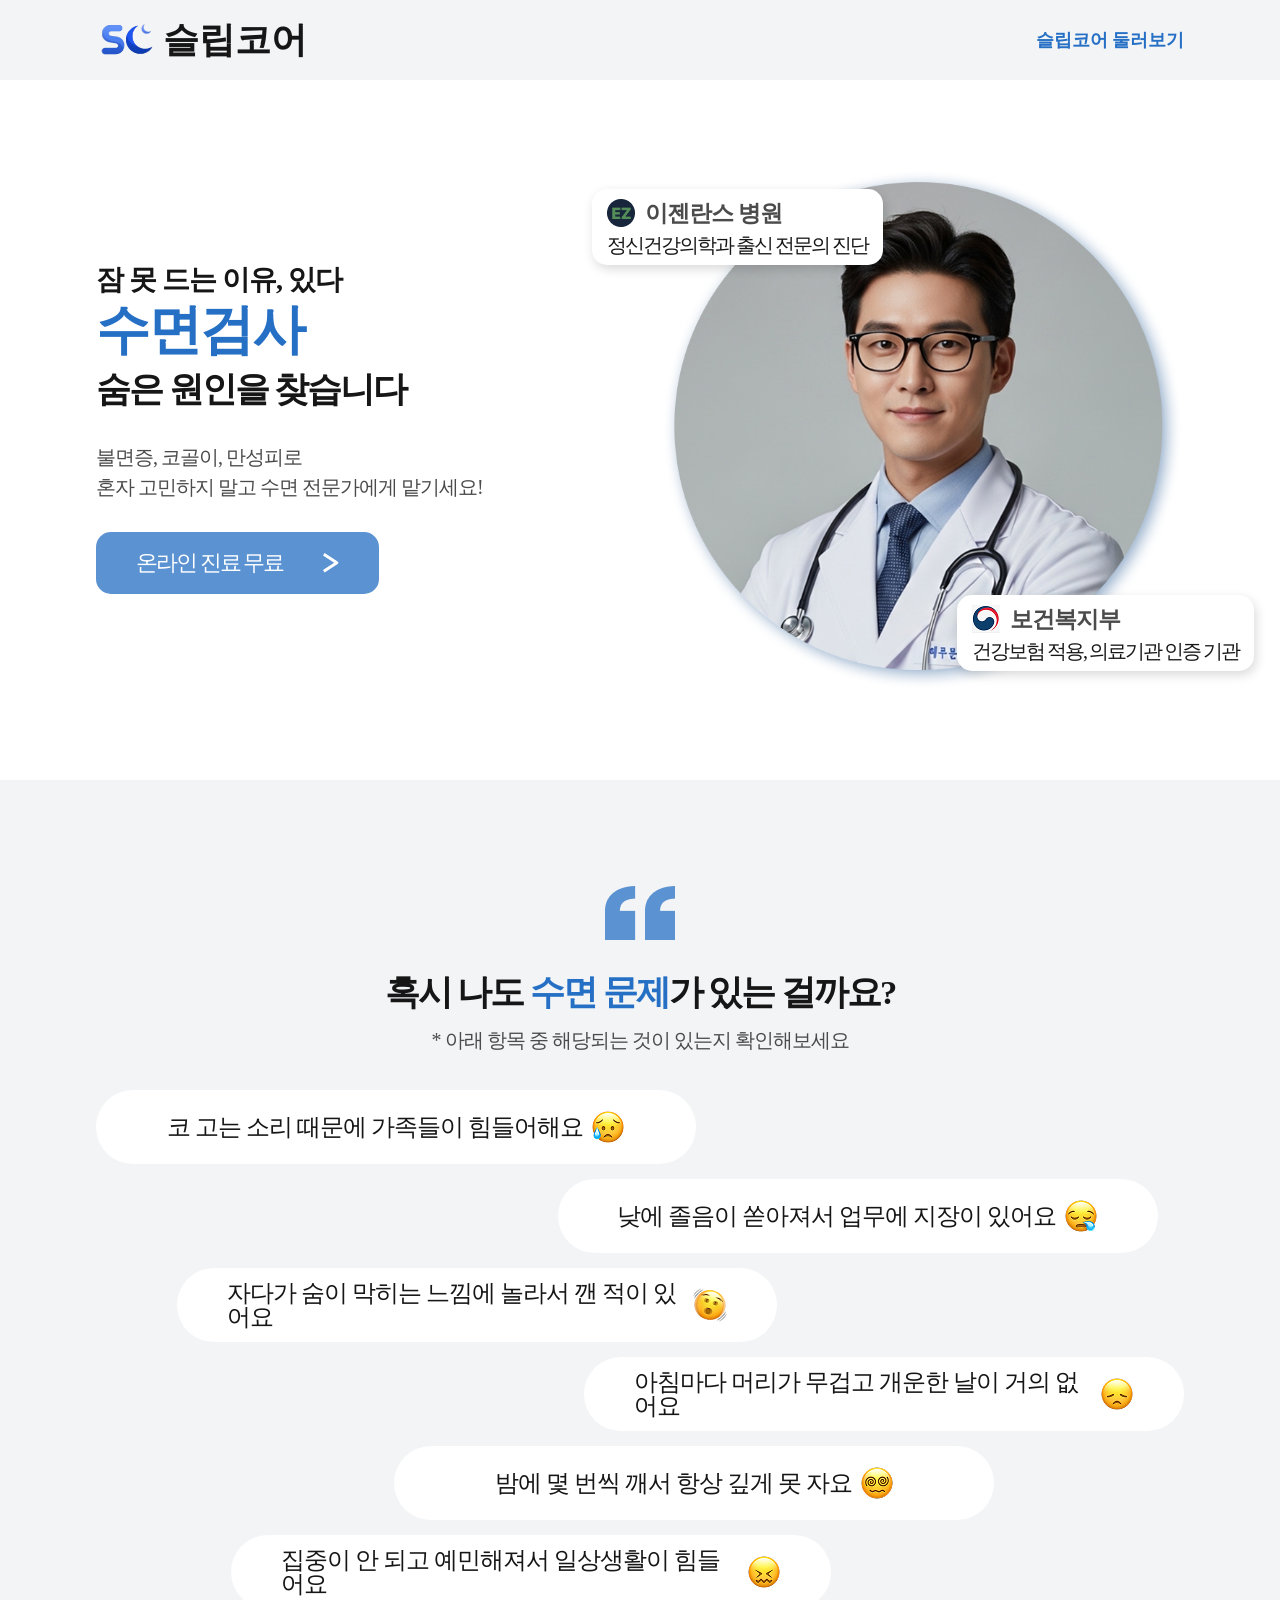
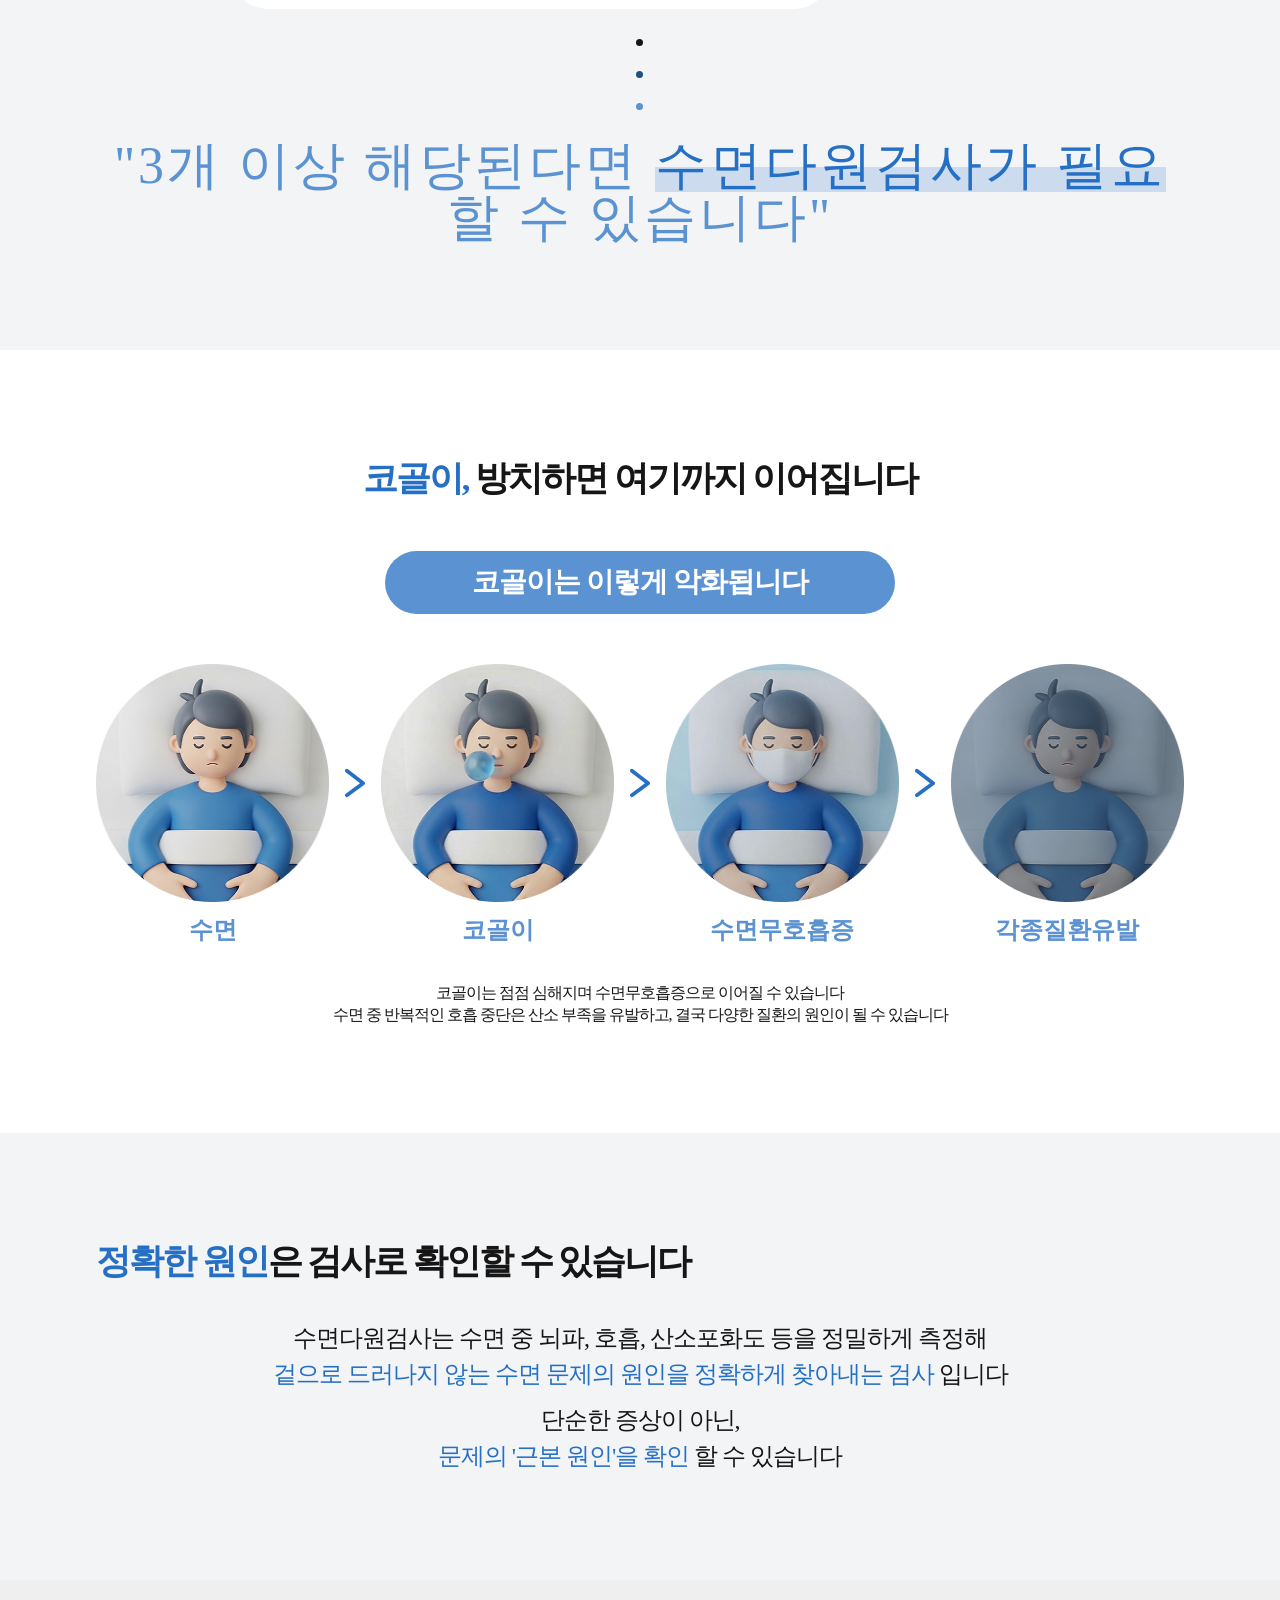
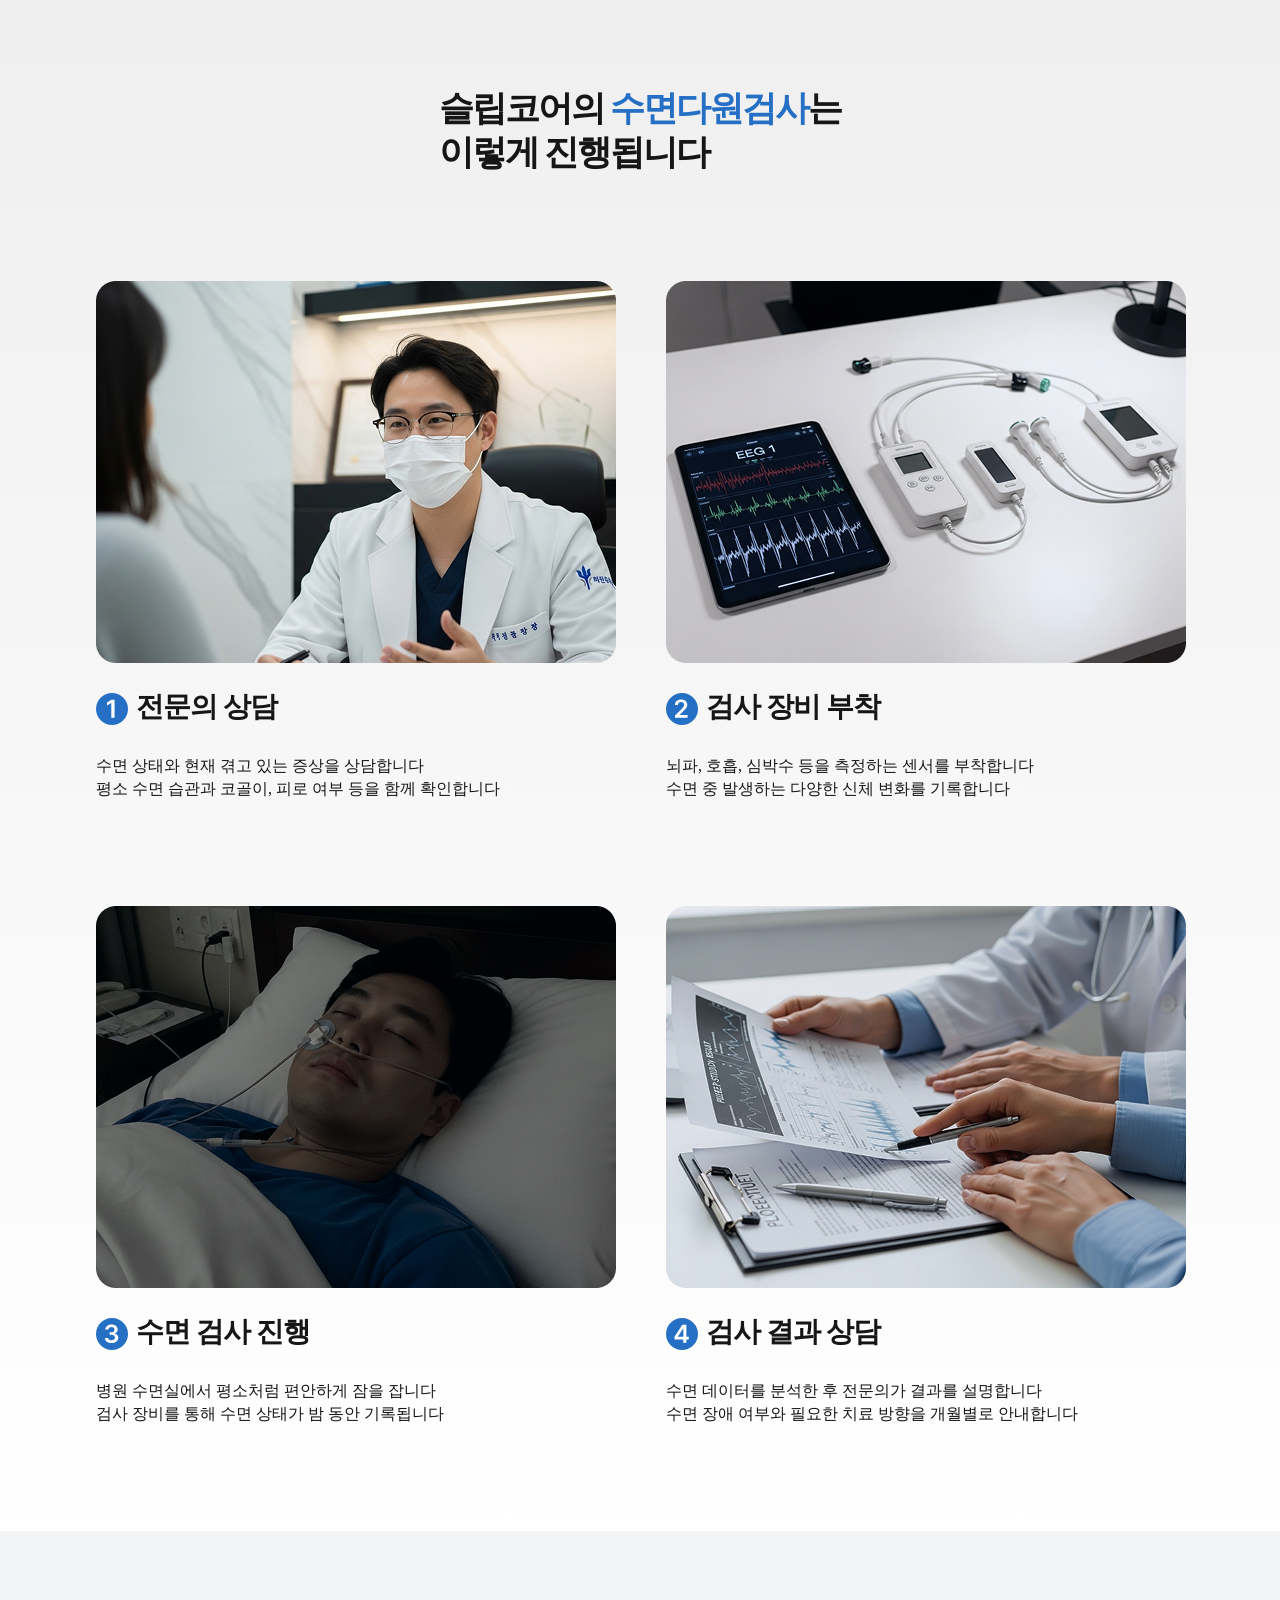
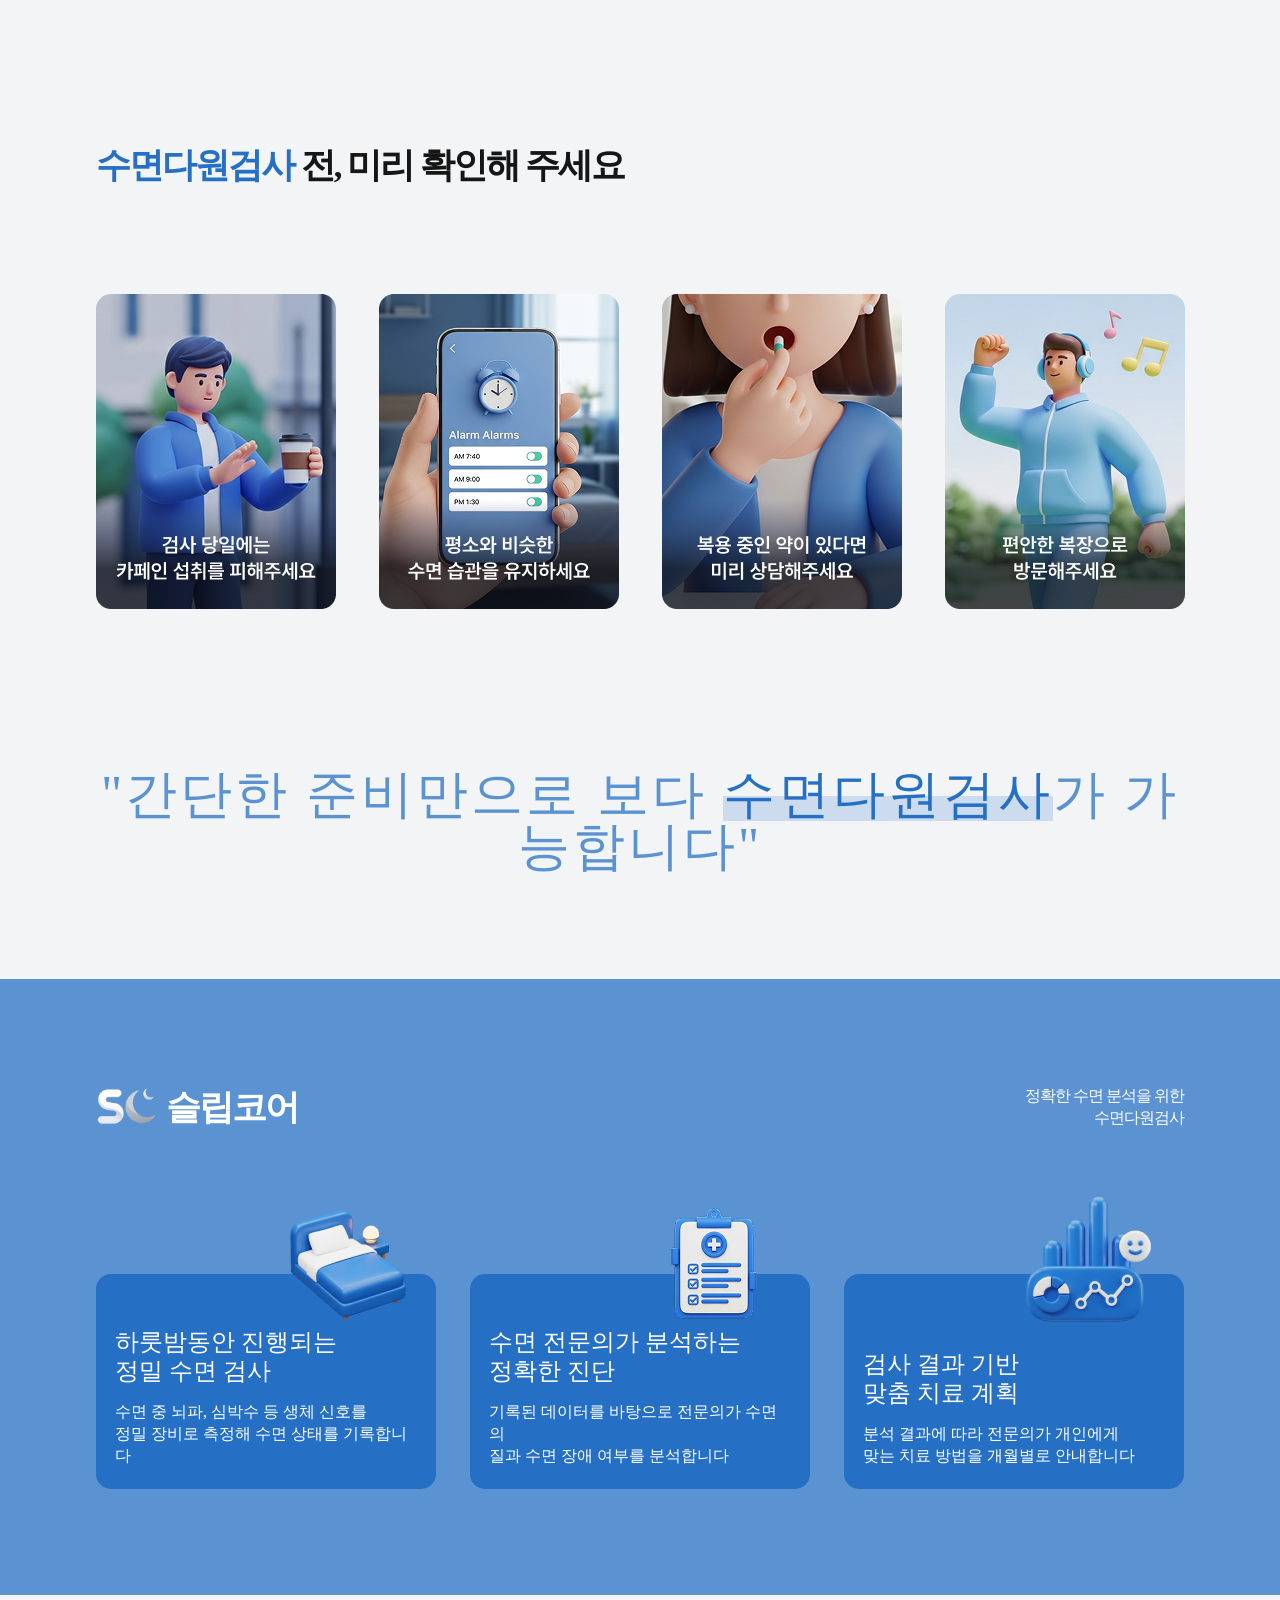
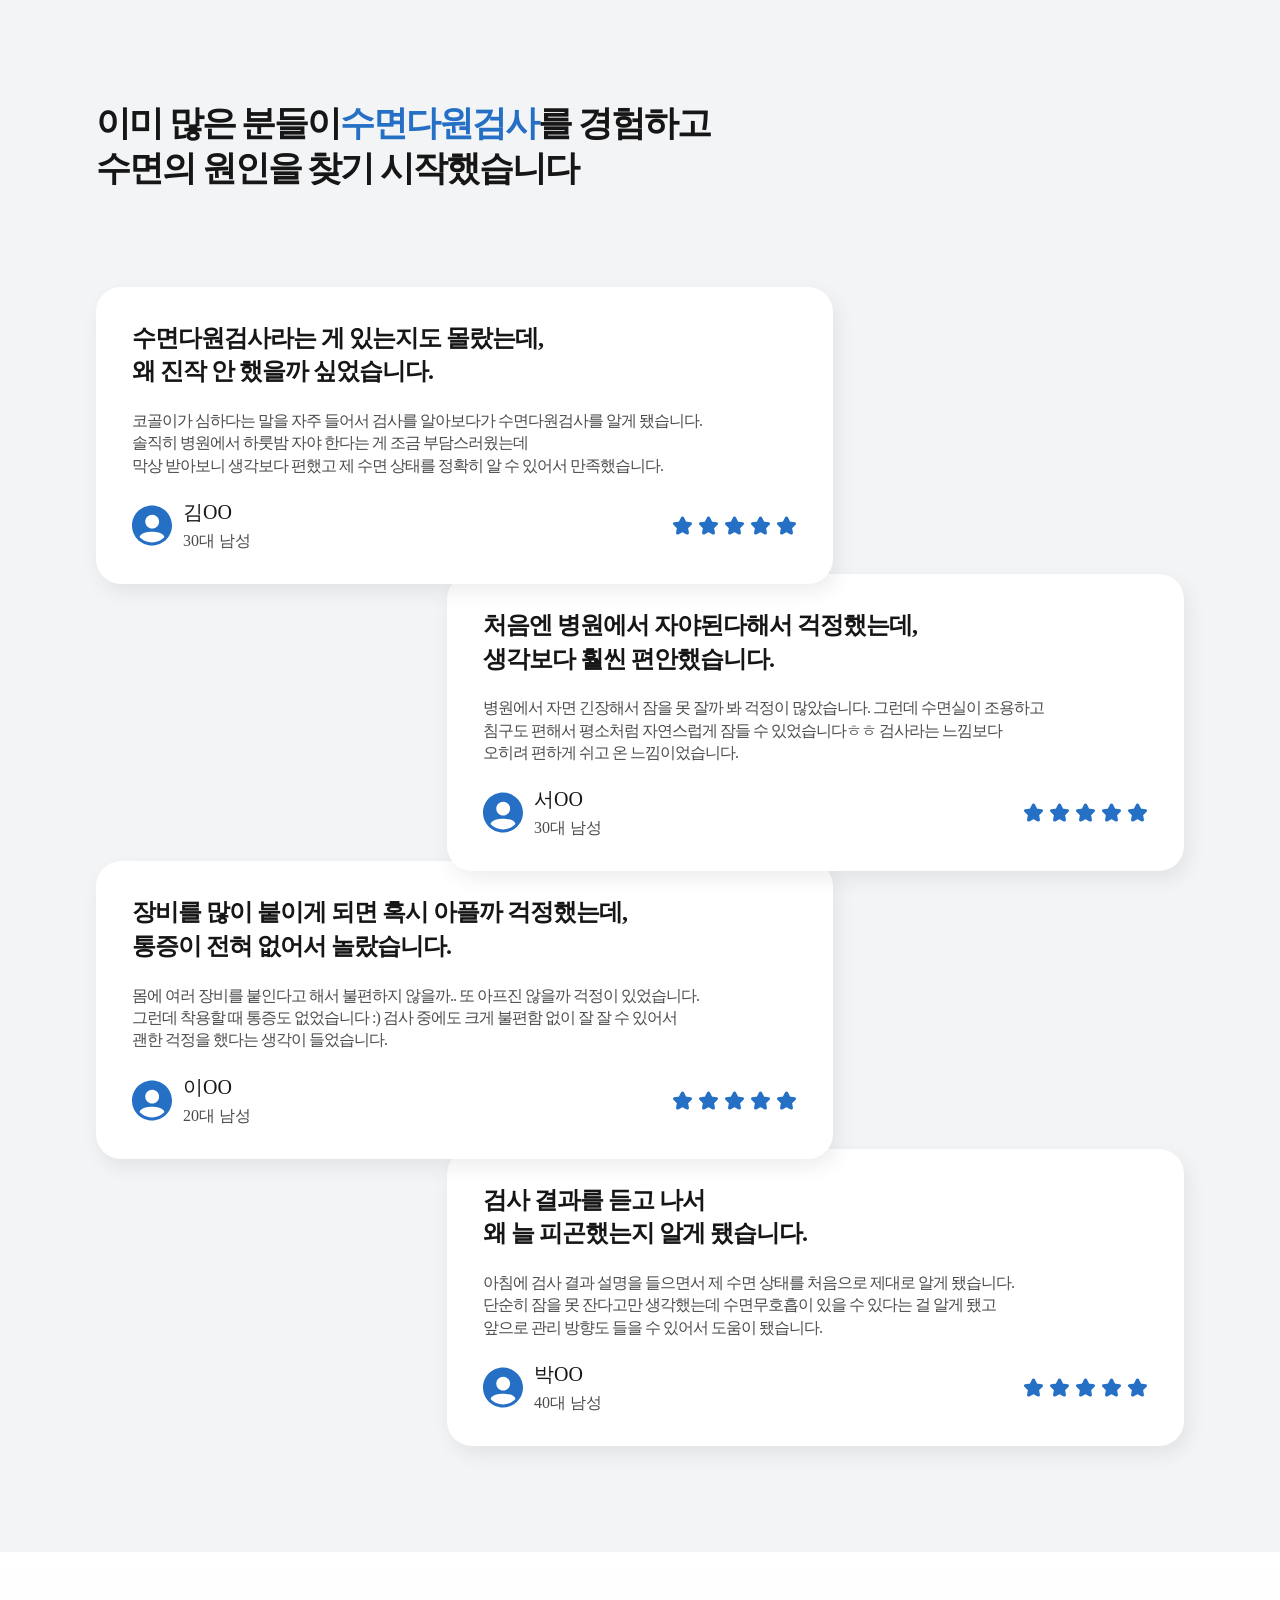
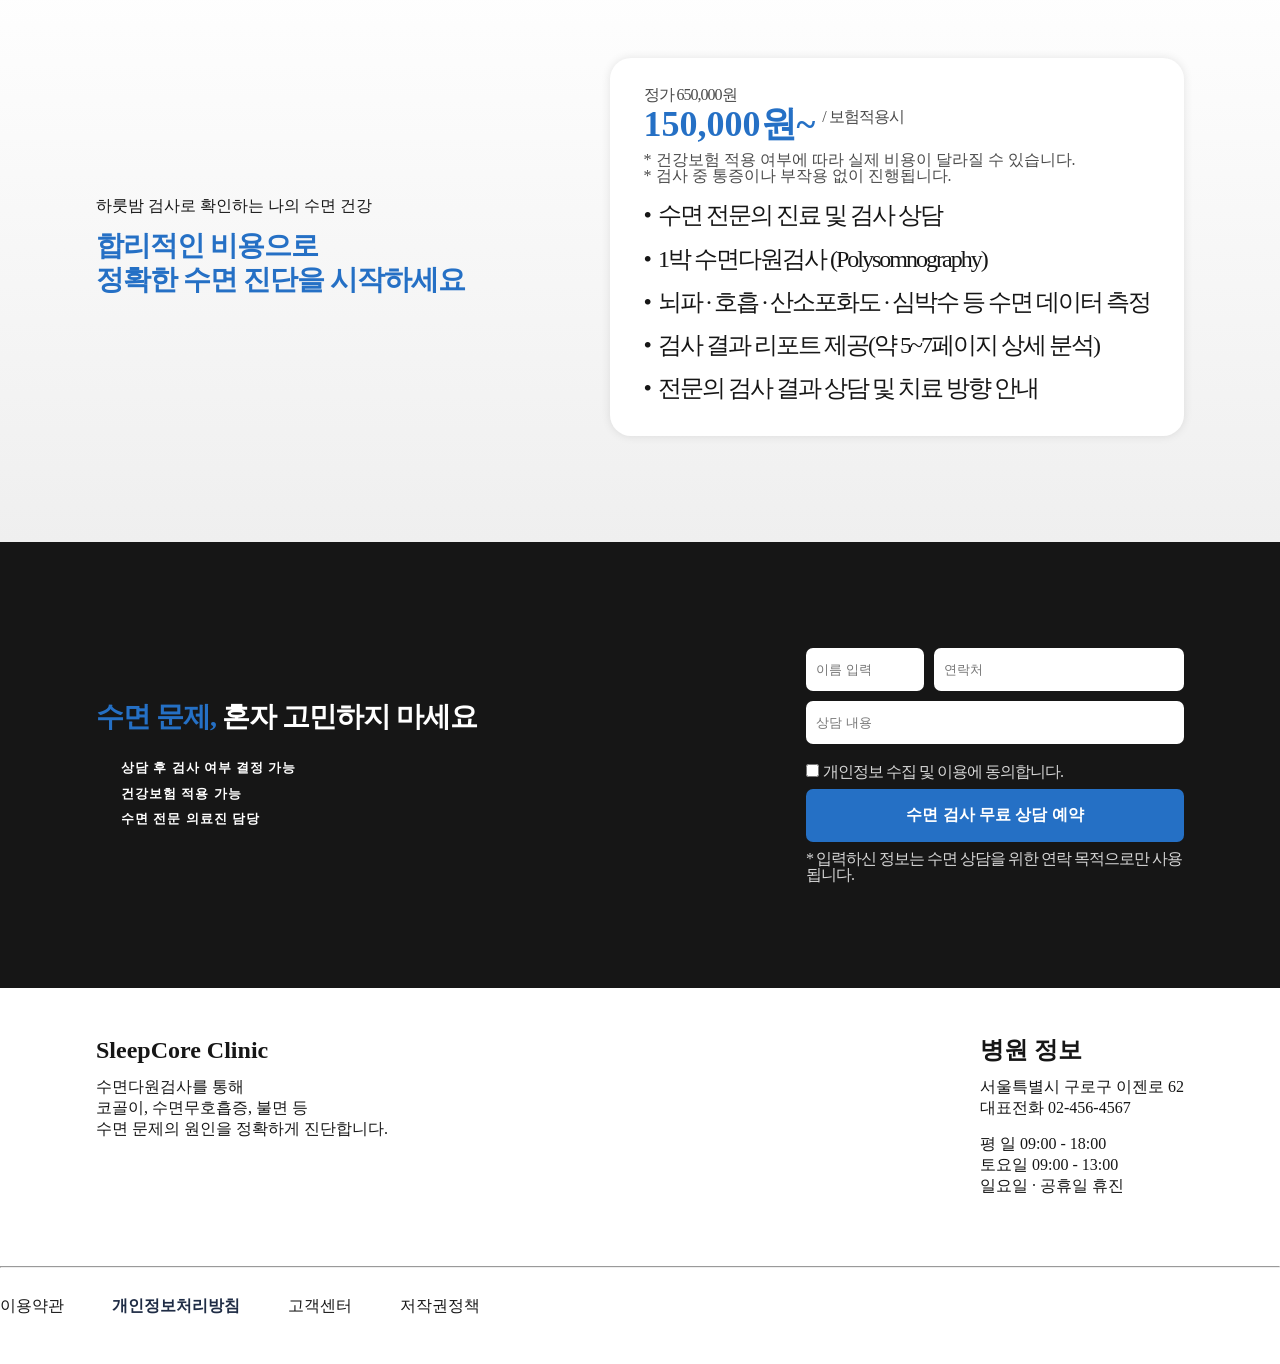
==== landing-pc.html @ 0b458123 "about 수정 about 수정" ====
<!DOCTYPE html>
<html lang="ko">

<head>
    <meta charset="UTF-8">
    <meta name="viewport" content="width=device-width, initial-scale=1.0">
    <title>슬립코어</title>

    <link rel="stylesheet" href="assets/css/reset.css">
    <link rel="stylesheet" href="assets/css/commons.css">
    <link rel="stylesheet" href="assets/css/style-pc.css">
</head>

<body>
    <header class="header_wrap">
        <nav class="nav">
            <div class="logo">
                <img src="assets/images/icon/logo_night.svg" alt="">
                <h3 class="logo-tit">슬립코어</h3>
            </div>
            <div class="gnb">
                <ul class="navi">
                    <li>
                        <a href="#">슬립코어 둘러보기</a>
                    </li>
                </ul>
            </div>
        </nav>
    </header>
    <section class="kv-section">
        <div class="container">
            <div class="kv-main">
                <!-- 텍스트 영역 (왼쪽) -->
                <div class="kv-title">
                    <h3 class="third-title font-color-m">잠 못 드는 이유, 있다</h3>
                    <h1 class="main-title font-color-s">수면검사</h1>
                    <h2 class="sub-title font-color-m">숨은 원인을 찾습니다</h2>
                    <p class="desc font-color-a ac-title">
                        불면증, 코골이, 만성피로<br>
                        혼자 고민하지 말고 수면 전문가에게 맡기세요!
                    </p>
                    <a href="#" class="cta">
                        온라인 진료 무료
                        <img src="assets/images/icon/arrow.svg" alt="">
                    </a>
                </div>
                <!-- 비주얼 영역 (오른쪽) -->
                <div class="class-visual">
                    <img src="assets/images/doctor.png" class="main-img" alt="">
                    <div class="info-card-1">
                        <div class="card-top">
                            <img src="assets/images/icon/icon1.png" alt="">
                            <div class="card-title">
                                이젠란스 병원
                            </div>
                        </div>
                        <div class="card-bottom">정신건강의학과 출신 전문의 진단
                        </div>
                    </div>
                    <div class="info-card-2">
                        <div class="card-top">
                            <img src="assets/images/icon/icon2.png" alt="">
                            <div class="card-title">
                                보건복지부
                            </div>
                        </div>
                        <div class="card-bottom">건강보험 적용, 의료기관 인증 기관
                        </div>
                    </div>
                </div>
            </div>
        </div>
    </section>
    <!-- --------------------------1 kv끝------------- -->
    <section class="check-section section-pd">
        <div class="container">
            <div class="check-top-tit">
                <!-- 상단 텍스트 및 이모지 -->
                <div class="check-title">
                    <img src="assets/images/icon/66.png" alt="">
                    <h2 class="sub-title font-color-m">혹시 나도 <span class="highlight">수면 문제</span>가 있는 걸까요?</h2>
                    <p class="ac-title font-color-a">* 아래 항목 중 해당되는 것이 있는지 확인해보세요</p>
                </div>
            </div>
            <!-- 체크리스트 6개 -->
            <div class="lists">
                <div class="list-item list-1">
                    <p>코 고는 소리 때문에 가족들이 힘들어해요</p>
                    <img src="assets/images/icon/imo1.png" alt="">
                </div>
                <div class="list-item list-2">
                    <p>낮에 졸음이 쏟아져서 업무에 지장이 있어요</p>
                    <img src="assets/images/icon/imo2.png" alt="">
                </div>
                <div class="list-item list-3">
                    <p>자다가 숨이 막히는 느낌에 놀라서 깬 적이 있어요</p>
                    <img src="assets/images/icon/imo3.png" alt="">
                </div>
                <div class="list-item list-4">
                    <p>아침마다 머리가 무겁고 개운한 날이 거의 없어요</p>
                    <img src="assets/images/icon/imo4.png" alt="">
                </div>
                <div class="list-item list-5">
                    <p>밤에 몇 번씩 깨서 항상 깊게 못 자요</p>
                    <img src="assets/images/icon/imo5.png" alt="">
                </div>
                <div class="list-item list-6">
                    <p>집중이 안 되고 예민해져서 일상생활이 힘들어요</p>
                    <img src="assets/images/icon/imo6.png" alt="">
                </div>
            </div>
            <div class="dots">
                <img src="assets/images/icon/dots.svg" alt="">
            </div>
            <div class="check-bottom-text">
                <h2 class="sub-font">"3개 이상 해당된다면 <span class="check-highlight">수면다원검사가 필요</span>할 수 있습니다" </h2>
            </div>
        </div>
    </section>
    <!----------------------------- 체크리스트 끝 ------------ -->
    <section class="snore-section section-pd">
        <div class="container">
            <div class="snore-top-title">
                <h2 class="sub-title font-color-m"><span class="highlight">코골이,</span> 방치하면 여기까지 이어집니다</h2>
                <h3 class="snore-sub-title third-title">코골이는 이렇게 악화됩니다</h3>
            </div>
            <div class="snore-process">
                <div class="process1">
                    <img src="assets/images/snoreprocess1.png
                " alt="">
                    <p>수면</p>
                </div>
                <div class="arrow-wrap"> <img src="assets/images/snore-arrow.svg" alt="">
                </div>
                <div class="process1">
                    <img src="assets/images/snoreprocess2.png
                " alt="">
                    <p>코골이</p>
                </div>
                <div class="arrow-wrap"> <img src="assets/images/snore-arrow.svg" alt="">
                </div>
                <div class="process1">
                    <img src="assets/images/snoreprocess3.png
                " alt="">
                    <p>수면무호흡증</p>
                </div>
                <div class="arrow-wrap"> <img src="assets/images/snore-arrow.svg" alt="">
                </div>
                <div class="process1">
                    <img src="assets/images/snoreprocess4.png
                " alt="">
                    <p>각종질환유발</p>
                </div>
            </div>
            <div class="snore-bottom-text">
                <p class="sub-body font-color-m">코골이는 점점 심해지며 수면무호흡증으로 이어질 수 있습니다<br>
                    수면 중 반복적인 호흡 중단은 산소 부족을 유발하고, 결국 다양한 질환의 원인이 될 수 있습니다</p>
            </div>
        </div>
    </section>
    <section class="inspection-section section-pd">
        <div class="container">
            <div class="inspection-tit">
                <h2 class="sub-title font-color-m"><span class="highlight">정확한 원인</span>은 검사로 확인할 수 있습니다</h2>
            </div>
            <div class="inspection-text">
                <p class="font-color-m ">수면다원검사는 수면 중 뇌파, 호흡, 산소포화도 등을 정밀하게 측정해<br><span class="highlight">겉으로
                        드러나지 않는 수면 문제의 원인을 정확하게 찾아내는 검사</span> 입니다</p>
            </div>
            <div class="inspection-text2">
                <p class="font-color-m ">단순한 증상이 아닌,<br><span class="highlight">문제의 '근본 원인'을 확인</span> 할 수
                    있습니다
                </p>
            </div>
        </div>
    </section>
    <section class="process-section section-pd">
        <div class="container">
            <div class="process-tit">
                <h2 class="sub-title font-color-m">슬립코어의 <span class="highlight">수면다원검사</span>는<br>이렇게 진행됩니다</h2>
            </div>
            <div class="process-4box">
                <div class="process-2box">
                    <div class="pro-box">
                        <div class="pro-pics">
                            <img src="assets/images/pro-pic1.png" alt="">
                        </div>
                        <div class="pro-text">
                            <div class="pro-top-text font-color-m">
                                <img src="assets/images/icon/pro-num1.svg" alt="">
                                <h3 class="third-title">전문의 상담</h3>
                            </div>
                            <div class="pro-bottom-text font-color-m">
                                <p class="sub-body">수면 상태와 현재 겪고 있는 증상을 상담합니다<br>
                                    평소 수면 습관과 코골이, 피로 여부 등을 함께 확인합니다</p>
                            </div>
                        </div>
                    </div>
                    <div class="pro-box">
                        <div class="pro-pics">
                            <img src="assets/images/pro-pic2.png" alt="">
                        </div>
                        <div class="pro-text">
                            <div class="pro-top-text font-color-m">
                                <img src="assets/images/icon/pro-num2.svg" alt="">
                                <h3 class="third-title">검사 장비 부착</h3>
                            </div>
                            <div class="pro-bottom-text font-color-m">
                                <p class="sub-body">뇌파, 호흡, 심박수 등을 측정하는 센서를 부착합니다<br>
                                    수면 중 발생하는 다양한 신체 변화를 기록합니다</p>
                            </div>
                        </div>
                    </div>
                </div>
                <div class="process-2box">
                    <div class="pro-box">
                        <div class="pro-pics">
                            <img src="assets/images/pro-pic3.png" alt="">
                        </div>
                        <div class="pro-text">
                            <div class="pro-top-text font-color-m">
                                <img src="assets/images/icon/pro-num3.svg" alt="">
                                <h3 class="third-title">수면 검사 진행</h3>
                            </div>
                            <div class="pro-bottom-text font-color-m">
                                <p class="sub-body">병원 수면실에서 평소처럼 편안하게 잠을 잡니다<br>
                                    검사 장비를 통해 수면 상태가 밤 동안 기록됩니다</p>
                            </div>
                        </div>
                    </div>
                    <div class="pro-box">
                        <div class="pro-pics">
                            <img src="assets/images/pro-pic4.png" alt="">
                        </div>
                        <div class="pro-text">
                            <div class="pro-top-text font-color-m">
                                <img src="assets/images/icon/pro-num4.svg" alt="">
                                <h3 class="third-title ">검사 결과 상담</h3>
                            </div>
                            <div class="pro-bottom-text font-color-m">
                                <p class="sub-body">수면 데이터를 분석한 후 전문의가 결과를 설명합니다<br>
                                    수면 장애 여부와 필요한 치료 방향을 개월별로 안내합니다</p>
                            </div>
                        </div>
                    </div>
                </div>
            </div>
        </div>
    </section>
    <section class="checkbefore-section section-pd">
        <div class="container">
            <div class="checkb-tit">
                <h2 class="sub-title font-color-m"><span class="highlight">수면다원검사</span> 전, 미리 확인해 주세요</h2>
            </div>
            <div class="checkbpic">
                <img src="assets/images/check-b1.png" alt="">
                <img src="assets/images/check-b2.png" alt="">
                <img src="assets/images/check-b3.png" alt="">
                <img src="assets/images/check-b4.png" alt="">
            </div>
            <div class="checkb-bottom-text">
                <h2 class="sub-font">"간단한 준비만으로 보다 <span class="checkb-highlight">수면다원검사</span>가 가능합니다" </h2>
            </div>
    </section>
    <section class="trust-section section-pd">
        <div class="container">
            <div class="trust-top-tit">
                <div class="logo-text">
                    <img src="assets/images/icon/logo-day.svg" alt="">
                    <h2 class="sub-title">슬립코어</h2>
                </div>
                <p class="sub-body">정확한 수면 분석을 위한<br>수면다원검사</p>
            </div>
            <div class="trust-3box">
                <div class="trust-box">
                    <img class="trust-box-icon" src="assets/images/icon/trust1.png" alt="">
                    <div class="trust-box-text">
                        <p class="trust-main-text">하룻밤동안 진행되는<br>정밀 수면 검사</p>
                        <p class="trust-sub-text">수면 중 뇌파, 심박수 등 생체 신호를<br>
                            정밀 장비로 측정해 수면 상태를 기록합니다</p>
                    </div>
                </div>
                <div class="trust-box">
                    <img class="trust-box-icon" src="assets/images/icon/trust2.png" alt="">
                    <div class="trust-box-text">
                        <p class="trust-main-text">수면 전문의가 분석하는<br>정확한 진단</p>
                        <p class="trust-sub-text">기록된 데이터를 바탕으로 전문의가 수면의<br>질과 수면 장애 여부를 분석합니다</p>
                    </div>
                </div>
                <div class="trust-box">
                    <img class="trust-box-icon" src="assets/images/icon/trust3.png" alt="">
                    <div class="trust-box-text">
                        <p class="trust-main-text">검사 결과 기반<br>맞춤 치료 계획</p>
                        <p class="trust-sub-text">분석 결과에 따라 전문의가 개인에게<br>맞는 치료 방법을 개월별로 안내합니다</p>
                    </div>
                </div>
            </div>
        </div>
    </section>
    <section class="review-section section-pd">
        <div class="container">
            <div class="review-top-tit">
                <h2 class="sub-title font-color-m">이미 많은 분들이<span class="highlight">수면다원검사</span>를 경험하고 <br>수면의 원인을 찾기
                    시작했습니다</h2>
            </div>
            <div class="card-4">
                <div class="review-card">
                    <div class="review-top-text">
                        <p class="review-card-tit font-color-m">수면다원검사라는 게 있는지도 몰랐는데,<br>왜 진작 안 했을까 싶었습니다.</p>
                        <p class="review-card-con font-color-a sub-body">코골이가 심하다는 말을 자주 들어서 검사를 알아보다가 수면다원검사를 알게
                            됐습니다.<br>
                            솔직히 병원에서 하룻밤 자야 한다는 게 조금 부담스러웠는데<br>
                            막상 받아보니 생각보다 편했고 제 수면 상태를 정확히 알 수 있어서 만족했습니다.</p>
                    </div>
                    <div class="review-bottom">
                        <div class="review-info">
                            <img src="assets/images/icon/person.svg" alt="">
                            <div class="review-name">
                                <p class="card-name font-color-m">김OO</p>
                                <p class="card-age font-color-a">30대 남성</p>
                            </div>
                        </div>
                        <div class="review-star">
                            <img src="assets/images/icon/stars.svg" alt="">
                        </div>
                    </div>
                </div>
                <div class="review-card re-right">
                    <div class="review-top-text">
                        <p class="review-card-tit font-color-m">처음엔 병원에서 자야된다해서 걱정했는데,<br>
                            생각보다 훨씬 편안했습니다.</p>
                        <p class="review-card-con font-color-a sub-body">병원에서 자면 긴장해서 잠을 못 잘까 봐 걱정이 많았습니다. 그런데 수면실이
                            조용하고<br>
                            침구도 편해서 평소처럼 자연스럽게 잠들 수 있었습니다ㅎㅎ 검사라는 느낌보다<br> 오히려
                            편하게 쉬고 온 느낌이었습니다.</p>
                    </div>
                    <div class="review-bottom">
                        <div class="review-info">
                            <img src="assets/images/icon/person.svg" alt="">
                            <div class="review-name">
                                <p class="card-name font-color-m">서OO</p>
                                <p class="card-age font-color-a">30대 남성</p>
                            </div>
                        </div>
                        <div class="review-star">
                            <img src="assets/images/icon/stars.svg" alt="">
                        </div>
                    </div>
                </div>
                <div class="review-card">
                    <div class="review-top-text">
                        <p class="review-card-tit font-color-m">장비를 많이 붙이게 되면 혹시 아플까 걱정했는데,<br>통증이 전혀 없어서 놀랐습니다.</p>
                        <p class="review-card-con font-color-a sub-body">몸에 여러 장비를 붙인다고 해서 불편하지 않을까.. 또 아프진 않을까 걱정이
                            있었습니다.<br>
                            그런데 착용할 때 통증도 없었습니다 :) 검사 중에도 크게 불편함 없이 잘 잘 수 있어서<br>
                            괜한 걱정을 했다는 생각이 들었습니다.</p>
                    </div>
                    <div class="review-bottom">
                        <div class="review-info">
                            <img src="assets/images/icon/person.svg" alt="">
                            <div class="review-name">
                                <p class="card-name font-color-m">이OO</p>
                                <p class="card-age font-color-a">20대 남성</p>
                            </div>
                        </div>
                        <div class="review-star">
                            <img src="assets/images/icon/stars.svg" alt="">
                        </div>
                    </div>
                </div>
                <div class="review-card re-right">
                    <div class="review-top-text">
                        <p class="review-card-tit font-color-m">검사 결과를 듣고 나서<br>왜 늘 피곤했는지 알게 됐습니다.</p>
                        <p class="review-card-con font-color-a sub-body">아침에 검사 결과 설명을 들으면서 제 수면 상태를 처음으로 제대로 알게
                            됐습니다.<br>
                            단순히 잠을 못 잔다고만 생각했는데 수면무호흡이 있을 수 있다는 걸 알게 됐고<br> 앞으로
                            관리 방향도 들을 수 있어서 도움이 됐습니다.</p>
                    </div>
                    <div class="review-bottom">
                        <div class="review-info">
                            <img src="assets/images/icon/person.svg" alt="">
                            <div class="review-name">
                                <p class="card-name font-color-m">박OO</p>
                                <p class="card-age font-color-a">40대 남성</p>
                            </div>
                        </div>
                        <div class="review-star">
                            <img src="assets/images/icon/stars.svg" alt="">
                        </div>
                    </div>
                </div>
            </div>
        </div>
    </section>
    <section class="price-section section-pd">
        <div class="container">
            <div class="price-all">
                <div class="price-main-tit">
                    <p>하룻밤 검사로 확인하는 나의 수면 건강</p>
                    <h3 class="third-title">합리적인 비용으로<br>정확한 수면 진단을 시작하세요</h3>
                </div>
                <div class="price-main-box">
                    <div class="price-box-top">
                        <div class="price-price">
                            <p class="sub-body font-color-a">정가 650,000원</p>
                            <div class="price-dis">
                                <h3 class="font-color-s">150,000원~</h3>
                                <p class="sub-body font-color-a">/ 보험적용시</p>
                            </div>
                        </div>
                        <div class="price-info font-color-a">
                            <p>* 건강보험 적용 여부에 따라 실제 비용이 달라질 수 있습니다.</p>
                            <p>* 검사 중 통증이나 부작용 없이 진행됩니다.</p>
                        </div>
                    </div>
                    <div class="price-con font-color-m">
                        <ul class="price-list">
                            <li>수면 전문의 진료 및 검사 상담</li>
                            <li>1박 수면다원검사 (Polysomnography)</li>
                            <li>뇌파 · 호흡 · 산소포화도 · 심박수 등 수면 데이터 측정</li>
                            <li>검사 결과 리포트 제공(약 5~7페이지 상세 분석)</li>
                            <li>전문의 검사 결과 상담 및 치료 방향 안내</li>
                        </ul>
                    </div>
                </div>
            </div>
            <img src="" alt="">
        </div>
    </section>
    <section class="recta-section section-pd">
        <div class="container">
            <div class="recta-all">
                <div class="recta-main-tit">
                    <h3 class="third-title"><span class="highlight">수면 문제,</span> 혼자 고민하지 마세요</h3>
                    <p class="third-body">상담 후 검사 여부 결정 가능</p>
                    <p class="third-body">건강보험 적용 가능</p>
                    <p class="third-body">수면 전문 의료진 담당</p>
                </div>
                <div class="cta-btn">
                    <div class="cta-white">
                        <div class="cta-form-row">
                            <input class="cta-name" type="text" placeholder="이름 입력">
                            <input type="text" placeholder="연락처">
                        </div>
                        <input class="cta-con" type="text" placeholder="상담 내용">
                    </div>
                    <div class="cta-blue">
                        <div class="cta-check">
                            <input type="checkbox" id="agree">
                            <label for="agree">개인정보 수집 및 이용에 동의합니다.</label>
                        </div>
                        <button class="cta-form-btn">
                            수면 검사 무료 상담 예약
                        </button>
                        <p>* 입력하신 정보는 수면 상담을 위한 연락 목적으로만 사용됩니다.</p>
                    </div>
                </div>
            </div>
        </div>
    </section>
    <section class="footer-section">
        <div class="container footer-all">
            <div class="footer-left">
                <div class="footer-left-text font-color-m">
                    <h3>SleepCore Clinic</h3>
                    <p>수면다원검사를 통해<br>
                        코골이, 수면무호흡증, 불면 등<br>
                        수면 문제의 원인을 정확하게 진단합니다.</p>
                </div>
                <div class="footer-icon">
                    <img src="assets/images/icon/youtube.svg" alt="">
                    <img src="assets/images/icon/thread.svg" alt="">
                    <img src="assets/images/icon/blog.svg" alt="">
                    <img src="assets/images/icon/instagram.svg" alt="">
                </div>
            </div>
            <div class="footer-info font-color-m">
                <h3>병원 정보</h3>
                <div class="footer-add">
                    <p>서울특별시 구로구 이젠로 62<br>
                        대표전화 02-456-4567</p>
                    <p>평 일 09:00 - 18:00<br>
                        토요일 09:00 - 13:00<br>
                        일요일 · 공휴일 휴진</p>
                </div>
            </div>
        </div>
        <hr>
        <div class="footer-bottom">
            <div class="personal">
                <p class="font-color-m">이용약관</p>
                <p class="bold">개인정보처리방침</p>
                <p class="font-color-m">고객센터</p>
                <p class="font-color-m">저작권정책</p>
            </div>
            <p class="font-color-m">@ 2026 SleepCore Clinic All rights reserved.</p>
        </div>
    </section>
</body>

</html>
---- assets/css/commons.css ----
*{
    box-sizing: border-box;
}
body{
    margin: 0;
    font-family: 'Pretendard';
}
@font-face {
    font-family: 'Pretendard';
    src: url('https://cdn.jsdelivr.net/gh/projectnoonnu/pretendard@1.0/Pretendard-Thin.woff2') format('woff2');
    font-weight: 100;
    font-display: swap;
}

@font-face {
    font-family: 'Pretendard';
    src: url('https://cdn.jsdelivr.net/gh/projectnoonnu/pretendard@1.0/Pretendard-ExtraLight.woff2') format('woff2');
    font-weight: 200;
    font-display: swap;
}

@font-face {
    font-family: 'Pretendard';
    src: url('https://cdn.jsdelivr.net/gh/projectnoonnu/pretendard@1.0/Pretendard-Light.woff2') format('woff2');
    font-weight: 300;
    font-display: swap;
}

@font-face {
    font-family: 'Pretendard';
    src: url('https://cdn.jsdelivr.net/gh/projectnoonnu/pretendard@1.0/Pretendard-Regular.woff2') format('woff2');
    font-weight: 400;
    font-display: swap;
}

@font-face {
    font-family: 'Pretendard';
    src: url('https://cdn.jsdelivr.net/gh/projectnoonnu/pretendard@1.0/Pretendard-Medium.woff2') format('woff2');
    font-weight: 500;
    font-display: swap;
}

@font-face {
    font-family: 'Pretendard';
    src: url('https://cdn.jsdelivr.net/gh/projectnoonnu/pretendard@1.0/Pretendard-SemiBold.woff2') format('woff2');
    font-weight: 600;
    font-display: swap;
}

@font-face {
    font-family: 'Pretendard';
    src: url('https://cdn.jsdelivr.net/gh/projectnoonnu/pretendard@1.0/Pretendard-Bold.woff2') format('woff2');
    font-weight: 700;
    font-display: swap;
}

@font-face {
    font-family: 'Pretendard';
    src: url('https://cdn.jsdelivr.net/gh/projectnoonnu/pretendard@1.0/Pretendard-ExtraBold.woff2') format('woff2');
    font-weight: 800;
    font-display: swap;
}

@font-face {
    font-family: 'Pretendard';
    src: url('https://cdn.jsdelivr.net/gh/projectnoonnu/pretendard@1.0/Pretendard-Black.woff2') format('woff2');
    font-weight: 900;
    font-display: swap;
}
@font-face {
    font-family: 'JoyfulStory';
    src: url('https://cdn.jsdelivr.net/gh/projectnoonnu/noonfonts_two@1.0/OTEnjoystoriesBA.woff') format('woff');
    font-weight: normal;
    font-display: swap;
}
.section-pd {
  padding: 106px 0;
}
.sub-font{
    font-family: 'JoyfulStory';
    color:  #5B92D2;
    font-size: 52px;
    letter-spacing: 3px;
}
.main-title{
    font-family: 'Pretendard';
    font-size: clamp(48px, 4.2vw, 80px);
    font-weight: 800;
    letter-spacing: -2px;
}
.sub-title{
    font-family: 'Pretendard';
    font-size: clamp(32px, 2.7vw, 52px);
    font-weight: 700;
    letter-spacing: -2px;
    line-height: 1.3;
}
.third-title{
    font-family: 'Pretendard';
    font-size: clamp(28px, 1.9vw, 36px);
    font-weight: 700;
    letter-spacing: -1px;
}
.main-body{
    font-family: 'Pretendard';
    font-size: clamp(20px, 1.3vw, 24px);
    font-weight: 800;
    letter-spacing: 1px;
}
.sub-body{
    font-family: 'Pretendard';
    font-size: clamp(16px, 1vw, 20px);
    font-weight: 400;
    letter-spacing: -1px;
    line-height: 1.4;
}
.third-body{
    font-family: 'Pretendard';
    font-size: clamp(13px, 0.8vw, 16px);
    font-weight: 600;
    letter-spacing: -2px;
}
.font-color-m{
    color: #161616;
}
.font-color-s{
    color: #2570c5;
}
.font-color-a{
    color: #4b4b4b;
}
.ac-title{
    font-family: 'Pretendard';
    font-size: 20px;
    font-weight: 400;
    letter-spacing: -1px;
}
.highlight{
    color: #2570c5;
}
---- assets/css/style-pc.css ----
@import url('commons.css');
.container{
    position: relative;
    width: 1088px;
    margin: 0 auto;
}
.logo img {
    width: 60px;
    height: 50px;
}

.header_wrap {
    height: 80px;
    background-color: #F2F4F6;
    position: fixed;
    top: 0;
    left: 0;
    width: 100%;
    z-index: 100;
}

.nav {
    width: 1088px;
    justify-content: space-between;
    margin: auto;
    display: flex;
    line-height: 80px;
}

.logo-tit {
    margin-left: 7px;
    font-family: 'Pretendard';
    font-size: 36px;
    color: #161616;
    font-weight: 700;

}

.navi {
    font-size: 18px;
    font-weight: 600;
    color: #2570C5;
    list-style: none;
    display: flex;
}

.logo {
    display: flex;
    align-items: center;

}

.kv-section {
    margin-top: 80px;
    height: 700px;
    background-color: #fff;
    display: flex;
    align-items: center;
    /* 수직 중앙 정렬 */
}

.kv-title {
    display: flex;
    flex-direction: column;
    justify-content: center;
    letter-spacing: -2px;
    gap: 10px;
}

.kv-main {
    display: flex;
    align-items: center;
    justify-content: space-between;
    width: 100%;
}

.desc {
    margin-top: 20px;
    margin-bottom: 20px;
    font-family: 'Pretendard';
    line-height: 30px;
}

.cta {
    display: inline-flex;
    align-items: center;
    justify-content: center;
    align-self: flex-start;
    gap: 40px;
    color: #fff;
    background-color: #5b92d2;
    padding: 20px 40px;
    border-radius: 15px;
    font-size: 22px;
    font-weight: 400;
    text-decoration: none;
    transition: all .5s;
}

.cta:hover {
    transform: scale(1.1);
    background-color: #2570C5;
}

.class-visual {
    position: relative;
}

.main-img {
    width: 522px;
    height: 522px;
    object-fit: cover;
    display: block;
}

.info-card-1,
.info-card-2 {
    position: absolute;
    background-color: #fff;
    border-radius: 15px;
    padding: 10px 15px;
    box-shadow: 2px 4px 10.6px rgba(0, 0, 0, 0.15)
}

@keyframes float {
    0% {
        transform: translateY(0px);
    }

    50% {
        transform: translateY(-10px);
    }

    100% {
        transform: translateY(0px);
    }
}

@keyframes fadeUp {
    0% {
        opacity: 0;
        transform: translateY(20px);
    }

    100% {
        opacity: 1;
        transform: translateY(0px);
    }
}

.info-card-1 {
    animation: fadeUp 0.8s ease-out forwards, float 3s ease-in-out 0.8s infinite;
}

.info-card-2 {
    animation: fadeUp 0.8s ease-out 0.3s forwards, float 3s ease-in-out 1.1s infinite;
}

.card-top {
    display: flex;
    gap: 10px;
    align-items: center;
}

.card-title {
    font-size: 23px;
    font-weight: 900;
    letter-spacing: -1px;
    color: #4b4b4b;
}

.card-bottom {
    margin-top: 8px;
    font-size: 20px;
    font-weight: 400;
    color: #161616;
    letter-spacing: -2px;
}

.info-card-1 {
    top: 20px;
    left: -70px;
}

.info-card-1 .card-top img {
    width: 28px;
    height: 28px;
}

.info-card-2 {
    bottom: 20px;
    right: -70px;
}

.info-card-2 .card-top img {
    width: 28px;
    height: 28px;
}

/* --------------------kv 끝------- */
.check-section {
    background-color: #F2F4F6;
}

.container {
    width: 1088px;
    margin: 0 auto;
}

.check-title {
    display: flex;
    flex-direction: column;
    align-items: center;
}

.check-title img {
    margin-bottom: 30px;
}

.check-title h2 {
    margin-bottom: 15px;
}

.check-title p {
    margin-bottom: 40px;
}

.check-bottom-text {
    text-align: center;
}

.check-highlight {
    display: inline-block;
    position: relative;
    color: #2570C5;
    z-index: 1;
}

.check-highlight::after {
    content: "";
    position: absolute;
    width: 100%;
    left: 0;
    bottom: 0;
    height: 25px;
    background-color: #CCDCEE;
    z-index: -1;
}

.lists {
    display: flex;
    flex-direction: column;
    align-items: center;
}

.list-item p {
    font-size: 24px;
    font-weight: 400;
    letter-spacing: -1px;
    margin-right: 8px;
}

.list-item {
    width: 600px;
    height: 74px;
    background-color: #fff;
    border-radius: 100px;
    padding: 20px 50px;
    display: flex;
    justify-content: center;
    align-items: center;
    margin-bottom: 15px;
    color: #161616;
}

.list-1 {
    margin-right: auto;
}

.list-2 {
    margin-left: 40%;
}

.list-3 {
    margin-left: -30%;
}

.list-4 {
    margin-left: auto;
}

.list-5 {
    margin-left: 10%;
}

.list-6 {
    margin-left: -20%;
}

.dots {
    margin: 15px 0 30px;
    display: flex;
    justify-content: center;
}

/* -------------체크리스트 끝-------- */

.snore-sub-title {
    color: #fff;
    background-color: #5b92d2;
    border-radius: 50px;
    width: 510px;
    height: 63px;
    display: flex;
    align-items: center;
    justify-content: center;
    margin: 50px 0;
}

.snore-top-title {
    display: flex;
    flex-direction: column;
    align-items: center;
}

.snore-bottom-text {
    margin-top: 40px;
    line-height: 1.4;
    text-align: center;
}

.snore-process img {
    width: 238px;
    height: 238px;
}

.snore-process {
    display: flex;
    gap: 16px;
    justify-content: center;
}

.process1 {
    display: flex;
    flex-direction: column;
    align-items: center;
    gap: 16px;
}

.process1 p {
    font-size: 24px;
    font-weight: 700;
    letter-spacing: 0;
    color: #5B92D2;
}

.arrow-wrap {
    width: 20px;
    height: 13px;
}

/* -----------3 코골이 위험 끝------------ */
.inspection-section {
    background-color: #F2F4F6;
}

.inspection-tit {
    margin-bottom: 36px;
}

.inspection-text,
.inspection-text2 p {
    font-size: 24px;
    font-weight: 500;
    letter-spacing: -1px;
    line-height: 1.5;
}

.inspection-text {
    margin-bottom: 10px;
    text-align: center;
}

.inspection-text2 {
    text-align: center;
}

/* -----------4 검사설명 끝----------- */
.process-section {
    background: linear-gradient(to bottom, #EFEFEF 0%, #FFFFFF 100%);
}

.process-tit {
    margin-bottom: 106px;
    display: flex;
    justify-content: center;
}

.pro-top-text {
    margin: 30px 0;
}

.pro-pics {
    width: 520px;
    height: 382px;
}

.pro-box {
    display: flex;
    flex-direction: column;
}

.pro-bottom-text p {
    letter-spacing: 0px;
}

.process-2box {
    display: flex;
    column-gap: 50px;
}

.process-4box {
    display: flex;
    flex-direction: column;
    row-gap: 106px;
}

.pro-top-text {
    display: flex;
    gap: 8px;
}

/* -------------5 검사 과정 끝--------- */
.checkbefore-section {
    background-color: #F2F4F6;
}

.checkbpic {
    display: flex;
    justify-content: center;
    gap: 43px;
}

.checkb-tit {
    margin: 106px 0;
}

.checkb-bottom-text {
    text-align: center;
    margin-top: 160px;
}

.checkb-highlight {
    display: inline-block;
    position: relative;
    color: #2570C5;
    z-index: 1;
}

.checkb-highlight::after {
    content: "";
    position: absolute;
    width: 100%;
    left: 0;
    bottom: 0;
    height: 25px;
    background-color: #CCDCEE;
    z-index: -1;
}

/* ------------6검사전 준비사항 끝--------- */
.trust-section {
    background-color: #5b92d2;
}

.logo-text img {
    width: 59px;
    height: 44px;
}

.logo-text h2 {
    color: #fff;
}

.logo-text {
    display: flex;
    gap: 11px;
    align-items: center;
}

.trust-top-tit {
    display: flex;
    justify-content: space-between;
}

.trust-top-tit p {
    text-align: right;
    color: #fff;
}

.trust-main-text {
    color: #fff;
    font-size: 24px;
    font-weight: 500;
    line-height: 1.2;
    margin-bottom: 15px;
}

.trust-sub-text {
    font-size: 16px;
    color: #fff;
    font-weight: 300;
    line-height: 1.4;
}

.trust-box {
    display: flex;
    flex-direction: column;
    row-gap: 15px;
    margin-top: 144px;
    background-color: #2570C5;
    border-radius: 15px;
    padding: 21px 19px;
    width: 340px;
    height: 215px;
    display: flex;
    flex-direction: column;
    justify-content: flex-end;
    align-items: flex-start;
    position: relative;
    overflow: visible;
}

.trust-box-icon {
    width: 145px;
    height: 145px;
    position: absolute;
    top: -40%;
    left: 50%;
}

.trust-3box {
    display: flex;
    gap: 34px;
}

/* --------------검사신뢰 trsut 끝-----------  */
.review-section {
    background-color: #F2F4F6;
}

.review-top-tit {
    margin-bottom: 106px;
}

.review-card {
    display: flex;
    flex-direction: column;
    gap: 25px;
    width: 737px;
    height: auto;
    padding: 35px 36px;
    background-color: #fff;
    box-shadow: 4px 8px 20px rgba(0, 0, 0, 0.07);
    border-radius: 25px;
    position: relative;
}

.re-right {
    align-self: flex-end;
}

.card-4 {
    display: flex;
    flex-direction: column;
}

.review-bottom {
    display: flex;
    align-items: center;
}

.review-info {
    display: flex;
    gap: 11px;
}

.review-card-tit {
    font-size: 24px;
    font-weight: 700;
    line-height: 1.4;
    letter-spacing: -1px;
}

.review-top-text {
    display: flex;
    flex-direction: column;
    row-gap: 21px;
}

.card-name {
    font-size: 20px;
}

.card-age {
    font-size: 16px;
}

.review-name {
    display: flex;
    flex-direction: column;
    gap: 11px;
}

.review-star {
    margin-left: auto;
}

.review-card:nth-child(1n) {
    margin-top: -10px;
}

.review-card:nth-child(1) {
    z-index: 4;
}

.review-card:nth-child(2) {
    z-index: 3;
}

.review-card:nth-child(3) {
    z-index: 2;
}

.review-card:nth-child(4) {
    z-index: 1;
}

/* ------------ 리뷰 끝------------- */
.price-all {
    display: flex;
    justify-content: space-between;
    align-items: center;
}

.price-section {
    background: linear-gradient(to bottom, #ffffff 0, #EFEFEF 100%);
}

.price-main-tit p {
    font-size: 16px;
    color: #161616;
}

.price-main-tit h3 {
    color: #2570C5;
    line-height: 1.2;
}

.price-main-tit {
    display: flex;
    flex-direction: column;
    gap: 15px;
}

.price-main-box {
    background-color: #ffffff;
    padding: 26px 34px;
    border-radius: 21px;
    box-shadow: 0 0 10px rgba(0, 0, 0, 0.1);
    gap: 10px;
    display: flex;
    flex-direction: column;
}

.price-box-top {
    display: flex;
    flex-direction: column;
    gap: 10px;
}

.price-dis {
    gap: 7px;
    display: flex;
}

.price-dis h3 {
    font-size: 36px;
    font-weight: 900;
}

.price-info {
    font-size: 16px;
}

.price-con {
    font-size: 24px;
    line-height: 1.8;
    letter-spacing: -2px;
    font-weight: 500;
}

.price-list {
    list-style: none;
    padding-left: 0;
}

.price-list li {
    display: flex;
    align-items: flex-start;
    gap: 8px;
}

.price-list li::before {
    content: "•";
    font-size: 24px;
    color: #161616;
}

/* -------------가격 끝---------- */
.recta-section {
    background-color: #161616;
}

.recta-all {
    display: flex;
    justify-content: space-between;
}

.recta-main-tit {
    justify-content: center;
}

.recta-main-tit {
    gap: 10px;
    display: flex;
    flex-direction: column;
}

.recta-main-tit h3 {
    color: #fff;
    margin-bottom: 20px;
}

.recta-main-tit p {
    color: #fff;
    letter-spacing: 1px;
}

.third-body::before {
    content: "";
    display: inline-block;

    /* 크기가 너무 작으면 안 보일 수 있으니 넉넉히 잡습니다 */
    width: 15px;
    height: 15px;
    margin-right: 10px;

    /* 경로 앞에 /를 붙이거나 ../를 붙여가며 테스트해보세요 */
    background-image: url('../images/check.svg');
    background-repeat: no-repeat;
    background-size: contain;
    background-position: center;
    vertical-align: middle;
}

.cta-btn {
    width: 378px;
    height: 234px;
}

.cta-form-row {
    display: flex;
    flex: 1;
    gap: 10px;
}

.cta-form-row input {
    padding: 14px 10px;
    border-radius: 7px;
    color: #B9B9B9;
    width: 100%;
}

.cta-name {
    flex: 3;
}

.cta-form-row input:last-child {
    flex: 7;
}

.cta-con {
    padding: 14px 10px;
    border-radius: 7px;
    color: #B9B9B9;
    /* width: 100%; */
}

.cta-white {
    display: flex;
    flex-direction: column;
    gap: 10px;
    margin-bottom: 20px;
}

.cta-check label,
.cta-blue p {
    color: #D7D7D7;
    font-size: 16px;
    font-weight: 300;
    letter-spacing: -1px;
}

.cta-form-btn {
    width: 100%;
    background-color: #2570C5;
    border-radius: 7px;
    padding: 16px 50px;
    color: #FFFFFF;
    font-size: 16px;
    font-weight: 600;
}

.cta-blue {
    display: flex;
    flex-direction: column;
    gap: 9px;
}

/* ----------------예약 cta 끝-------------- */
.footer-seciton {
    background-color: #F2F4F6;
}

.footer-icon {
    display: flex;
    width: 46px;
    height: 46px;
    gap: 12px;
}

.footer-all {
    display: flex;
    justify-content: space-between;
}

.footer-left {
    display: flex;
    flex-direction: column;
    gap: 30px;
}

.footer-left h3,
.footer-info h3 {
    font-size: 24px;
    font-weight: 700;

}

.footer-left p,
.footer-add {
    line-height: 1.3;
    font-size: 16px;
    font-weight: 300;
}

.footer-left-text,
.footer-info,
.footer-add {
    display: flex;
    flex-direction: column;
    gap: 15px;
}

.footer-all {
    padding: 50px 0;
}

.footer-bottom,
.personal {
    display: flex;
    font-size: 16px;
}

.footer-bottom {
    width: 1700px;
    margin: auto;
    justify-content: space-between;
    padding: 30px 0 50px;
}

.personal {
    gap: 48px;

}

.bold {
    font-weight: 600;
    color: #1F2C45;
}
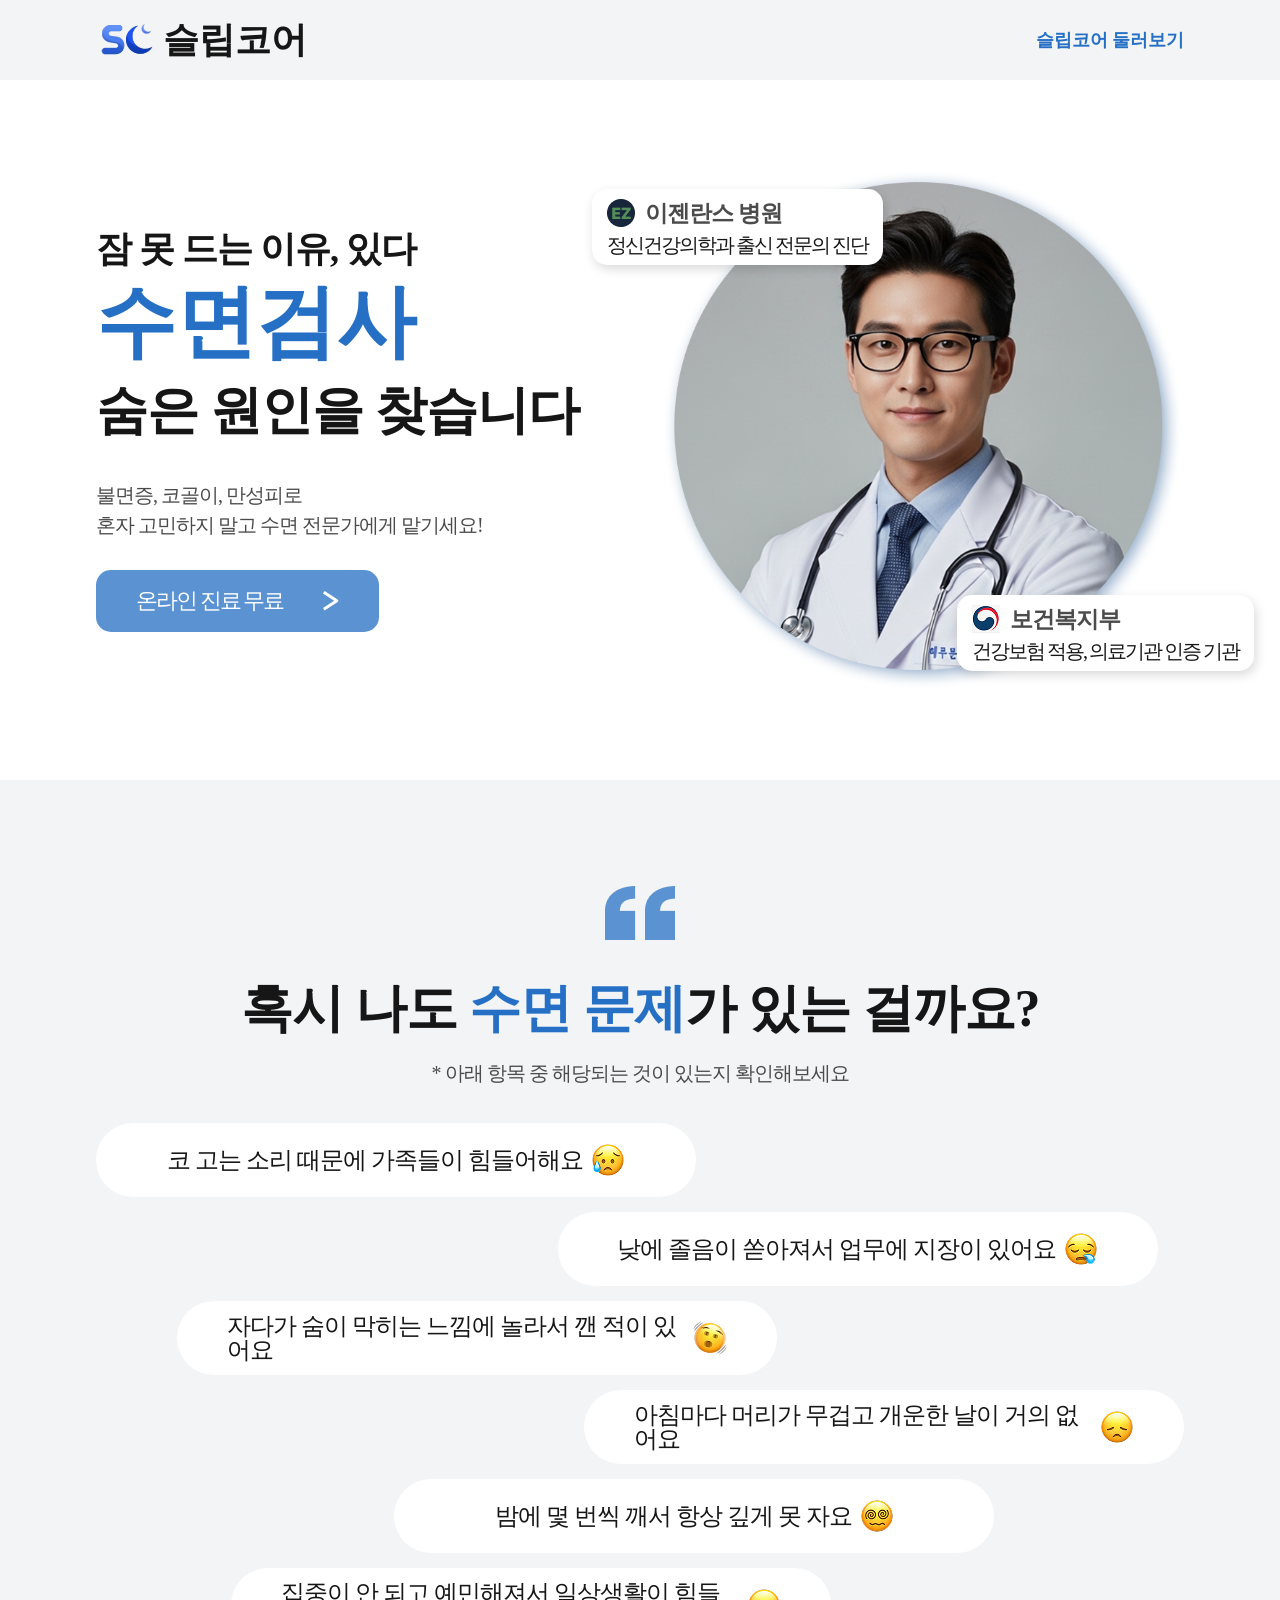
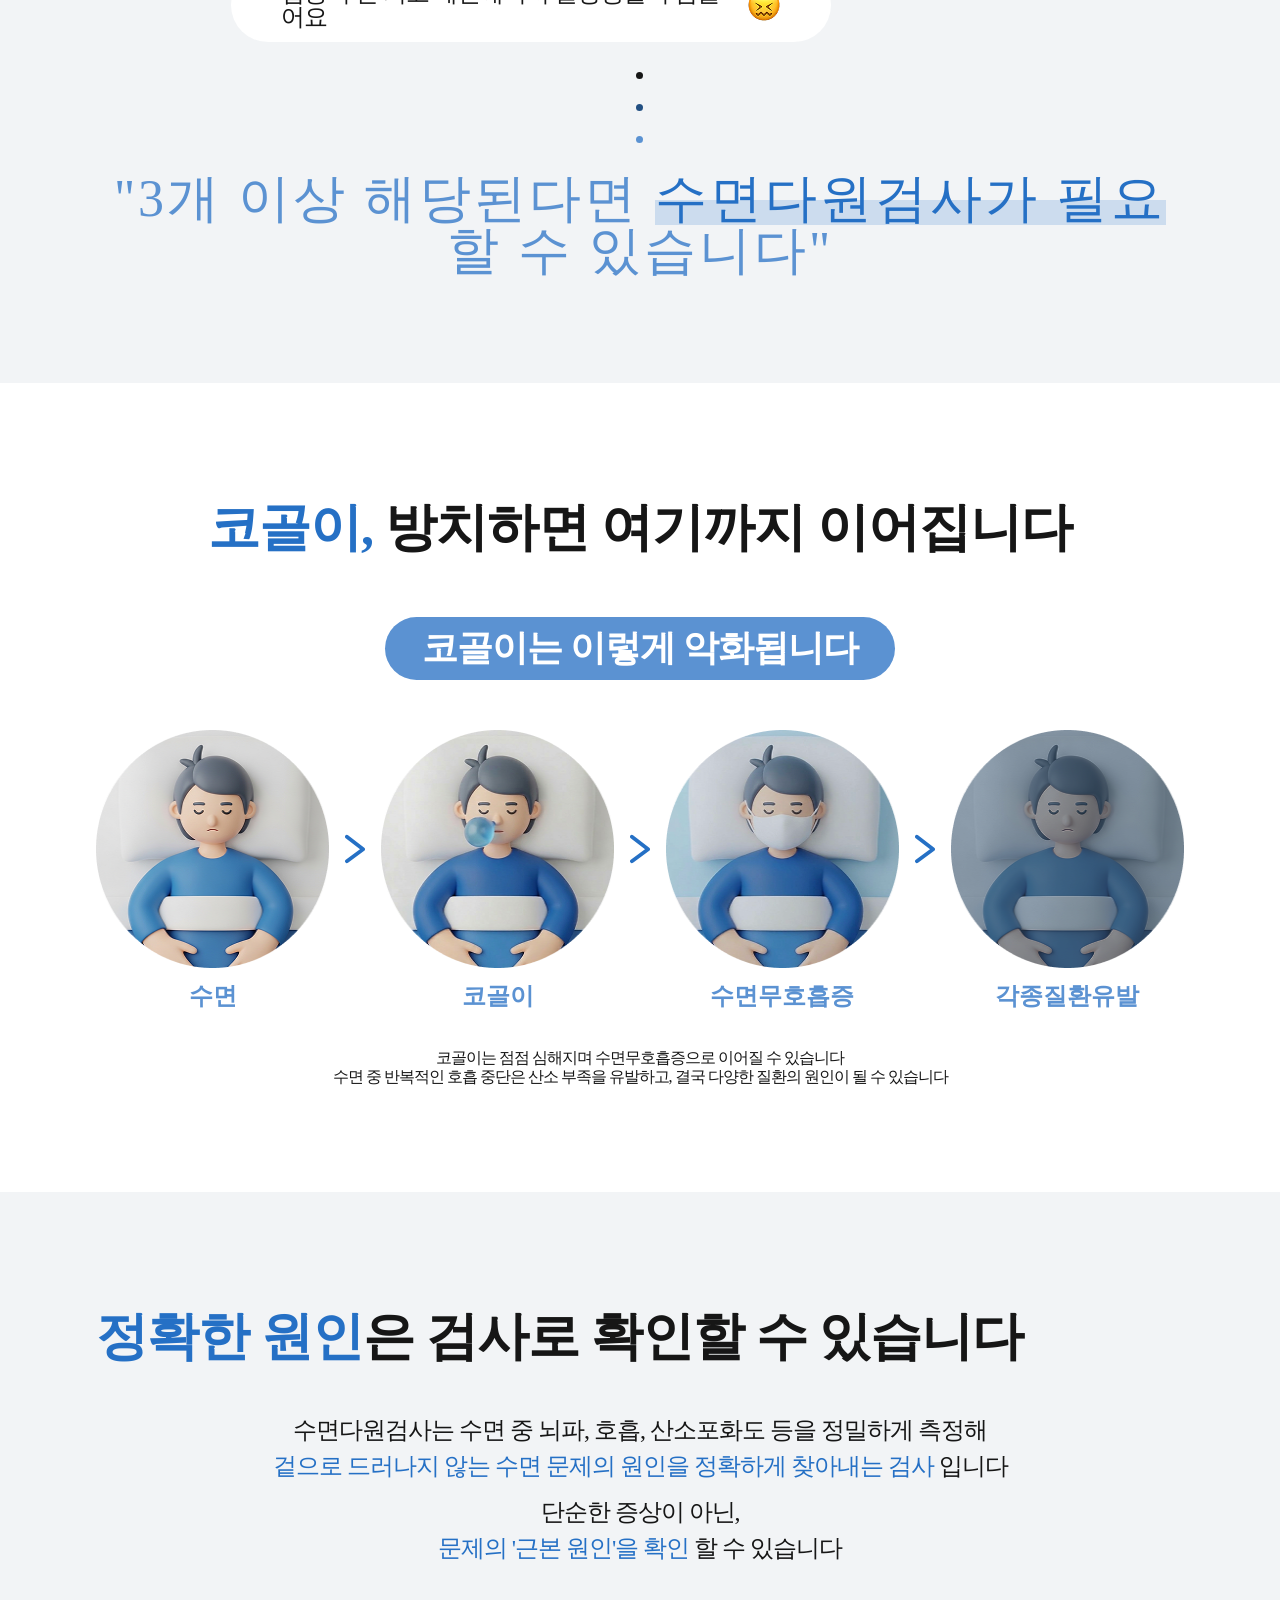
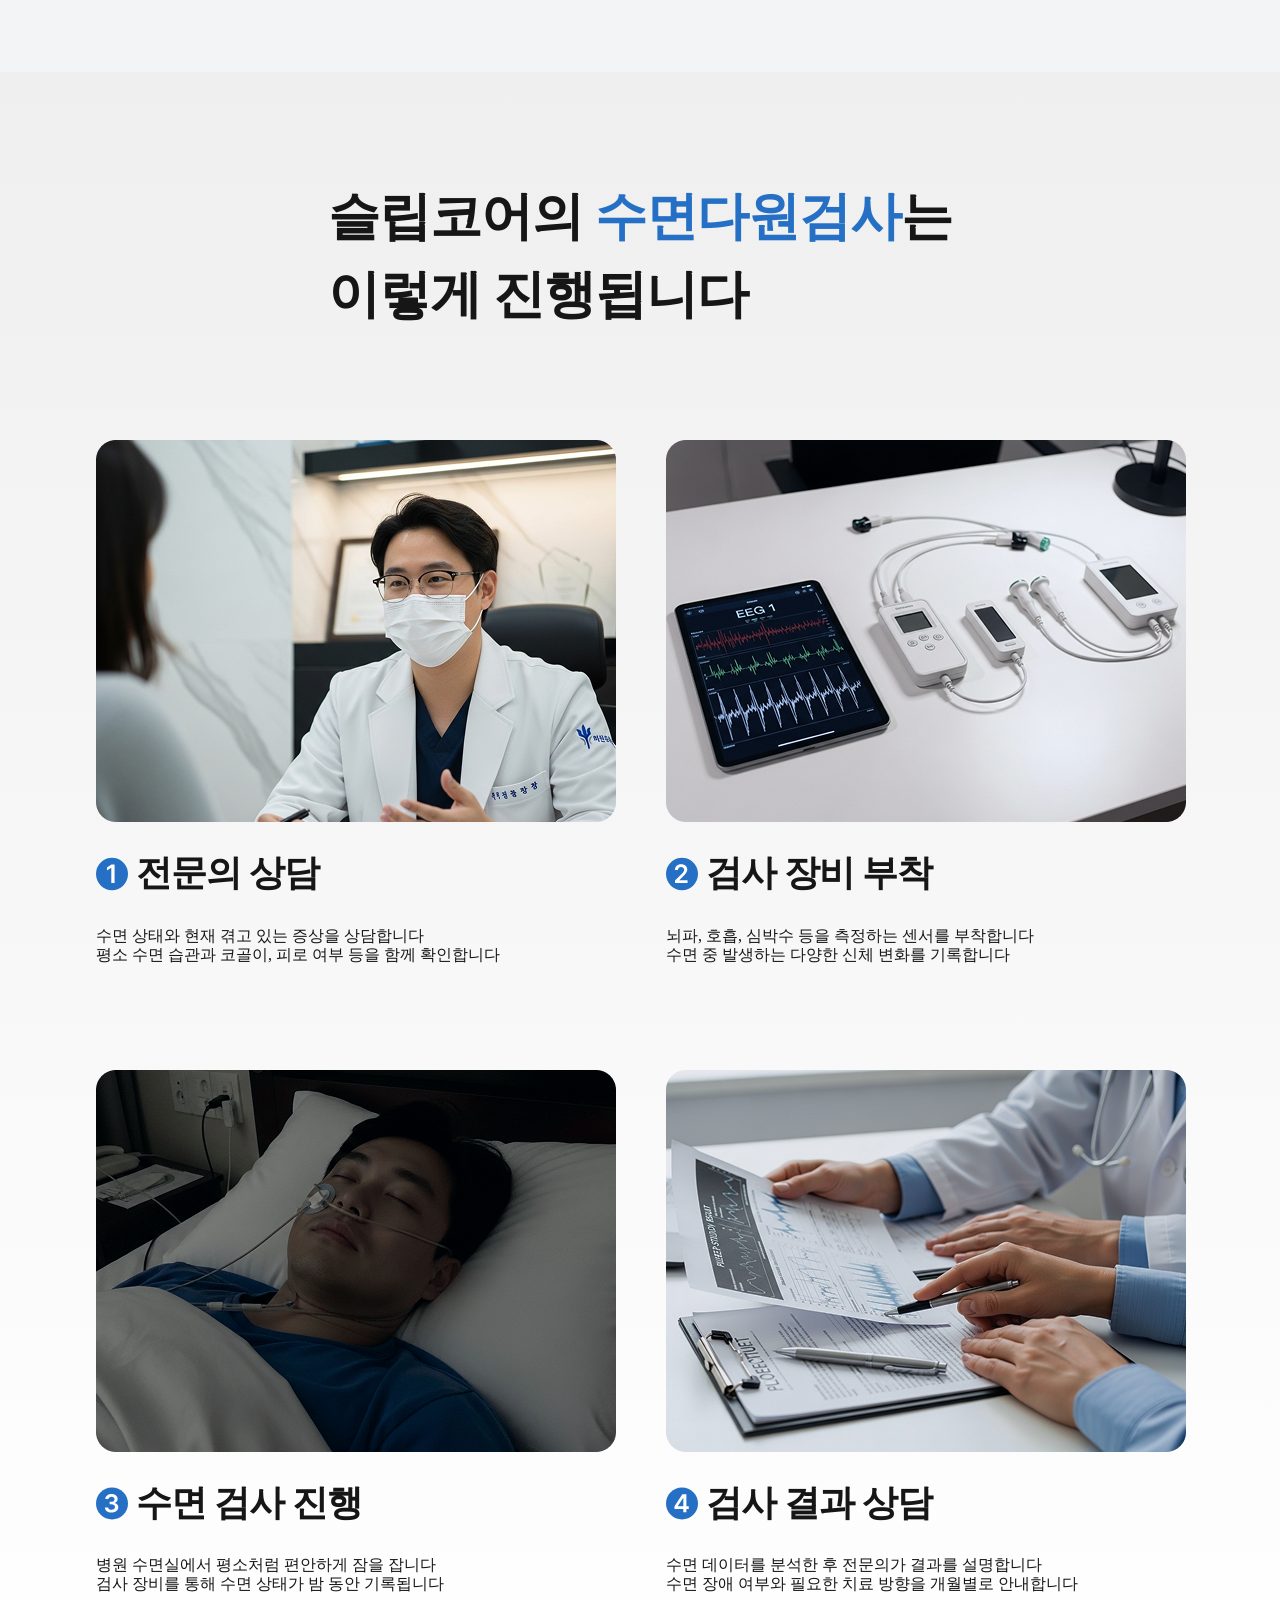
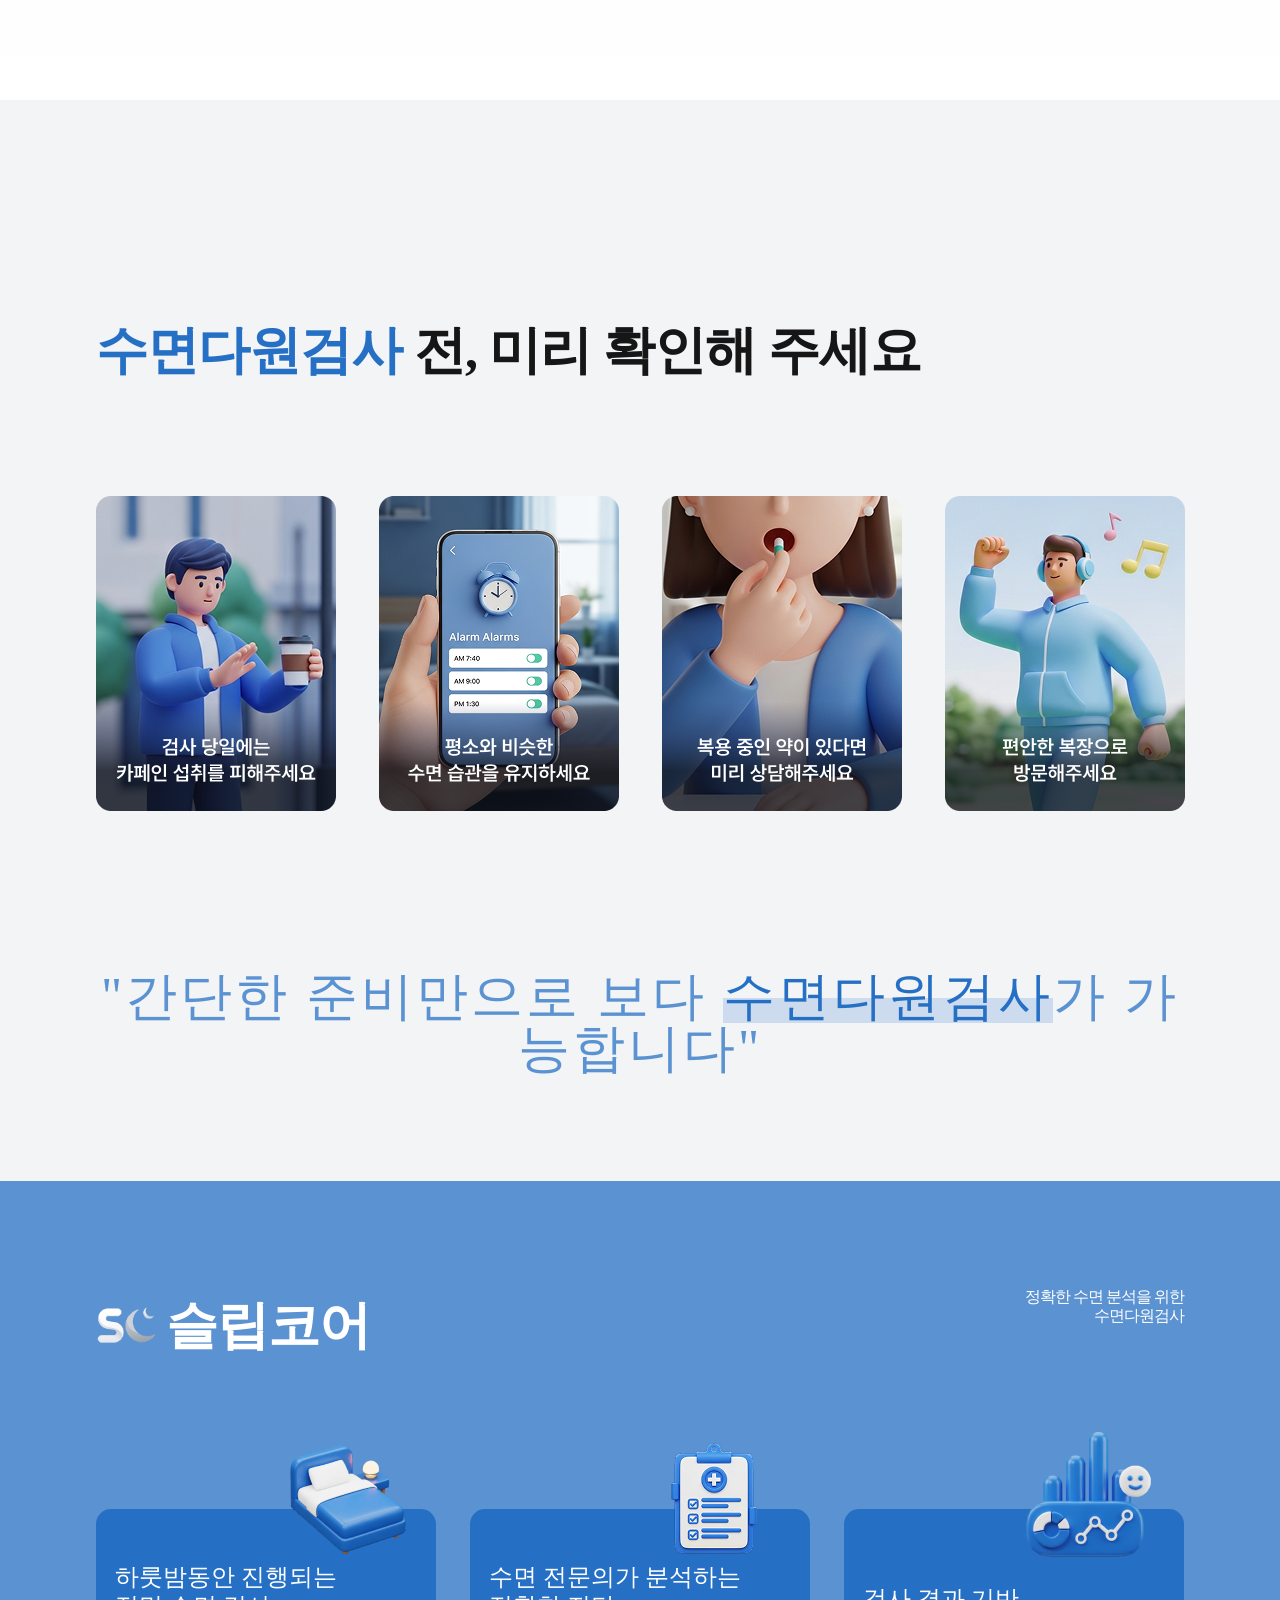
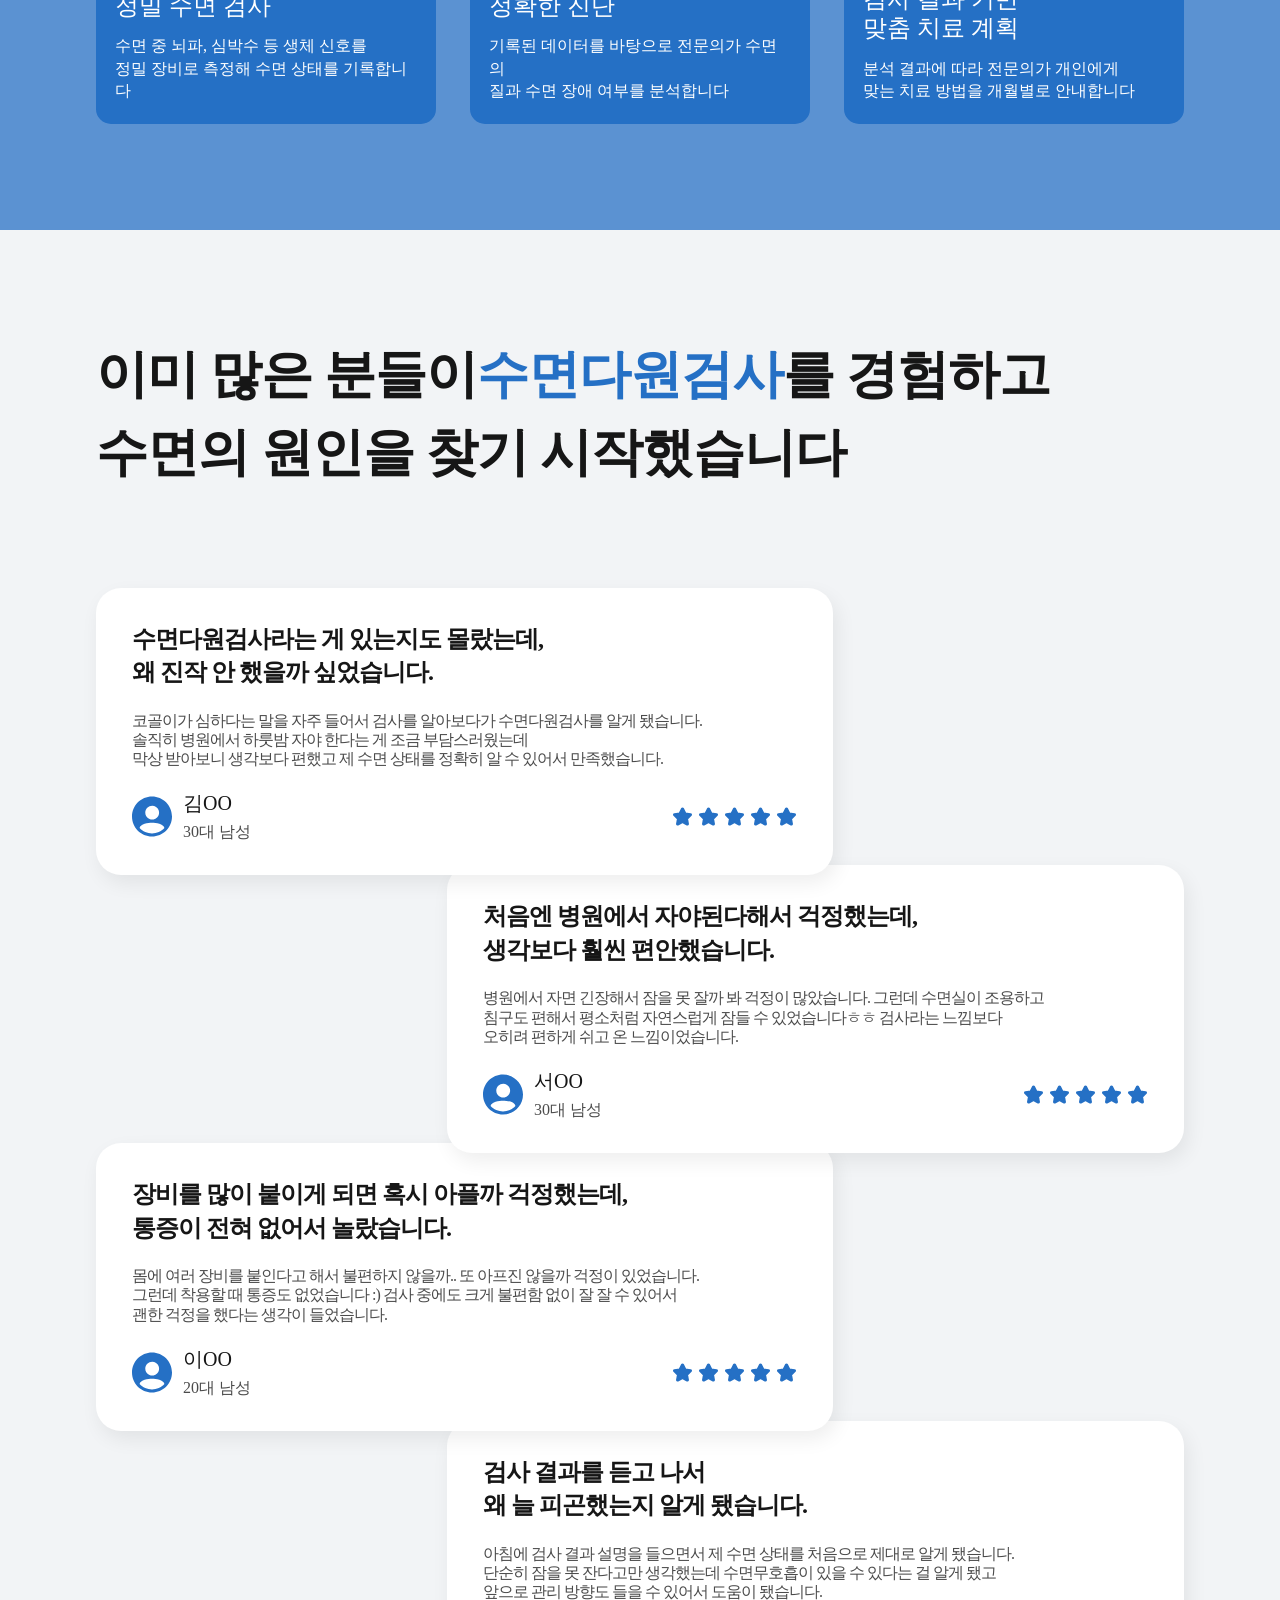
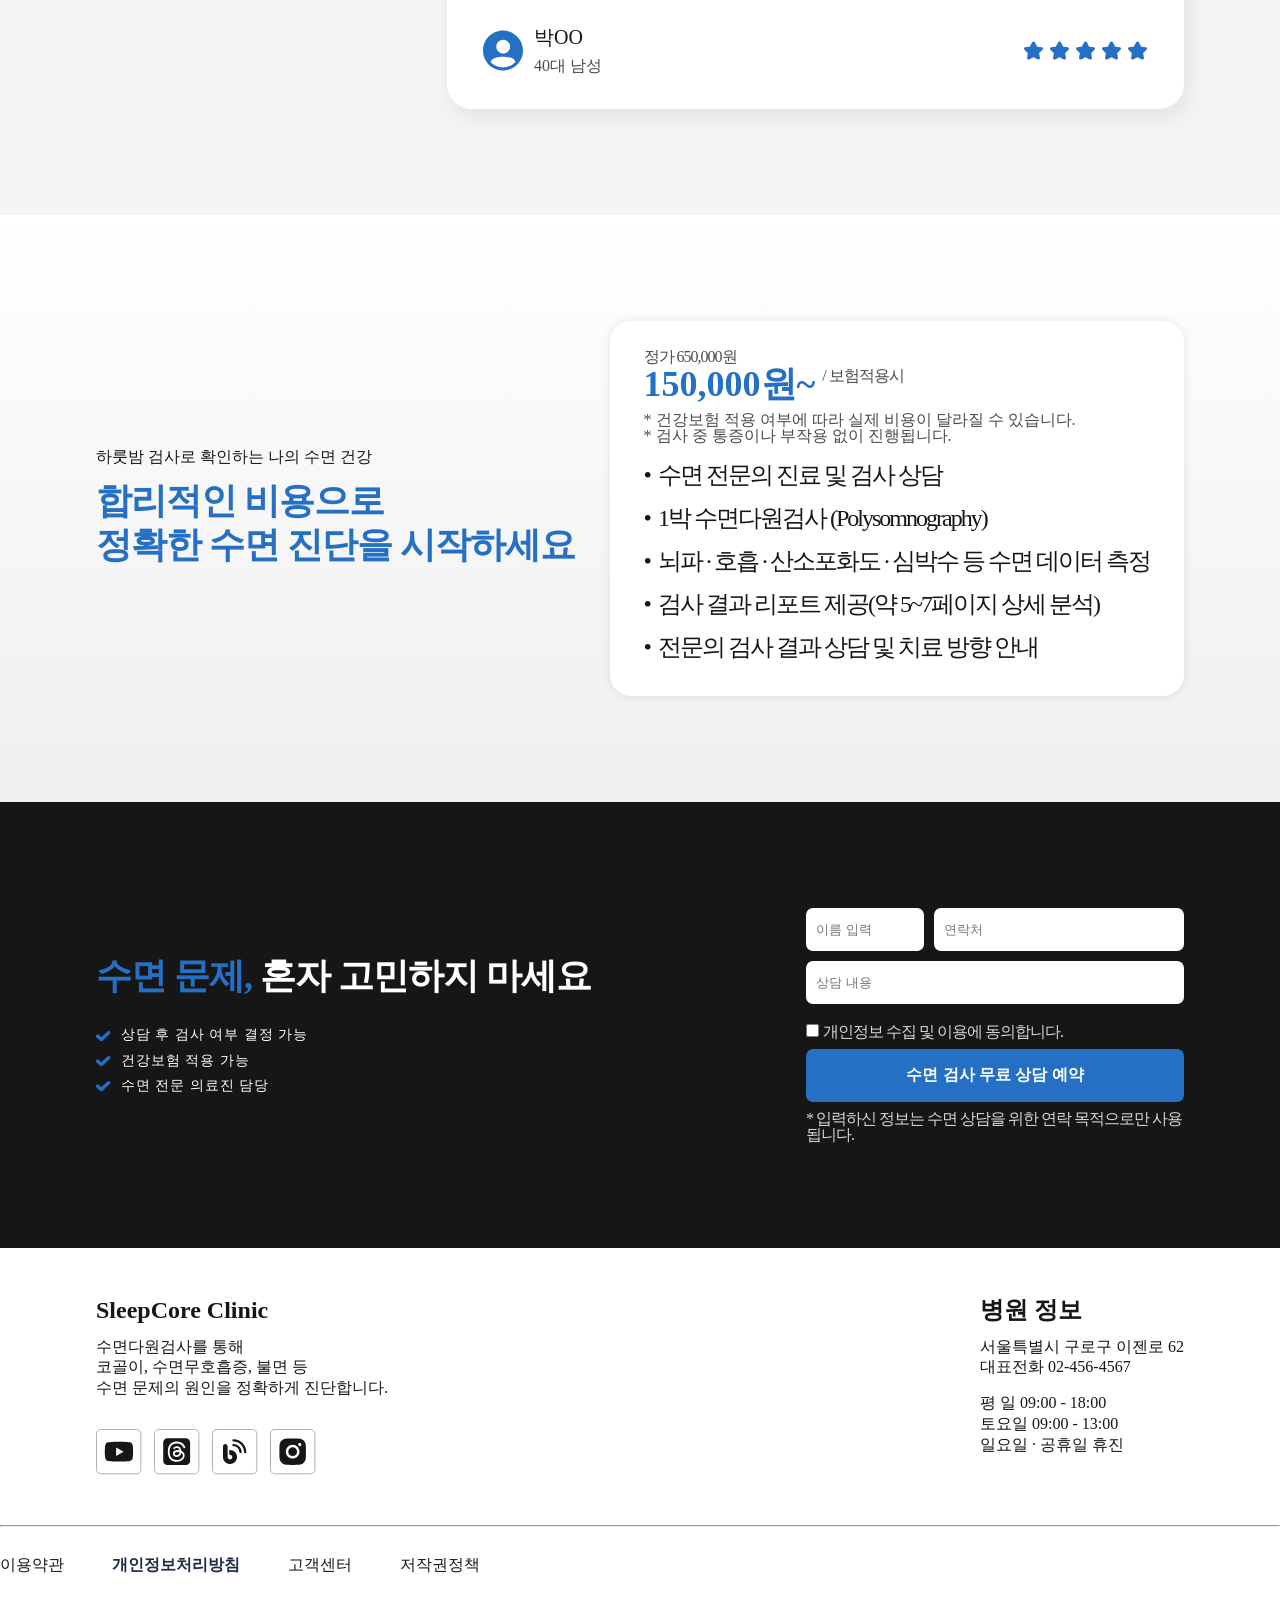
==== commit 4eed165c: "타이틀 변경 타이틀 변경" ====
--- a/landing-pc.html
+++ b/landing-pc.html
@@ -4,7 +4,7 @@
 <head>
     <meta charset="UTF-8">
     <meta name="viewport" content="width=device-width, initial-scale=1.0">
-    <title>슬립코어</title>
+    <title>슬립코어 - 수면다원 검사</title>
 
     <link rel="stylesheet" href="assets/css/reset.css">
     <link rel="stylesheet" href="assets/css/commons.css">
--- a/assets/css/commons.css
+++ b/assets/css/commons.css
@@ -67,58 +67,67 @@
     font-weight: 900;
     font-display: swap;
 }
+
 @font-face {
     font-family: 'JoyfulStory';
     src: url('https://cdn.jsdelivr.net/gh/projectnoonnu/noonfonts_two@1.0/OTEnjoystoriesBA.woff') format('woff');
     font-weight: normal;
     font-display: swap;
 }
+
+.main-title, .sub-title, .desc {
+    /* 단어(띄어쓰기) 단위로만 줄바꿈이 일어나도록 강제하여 가독성을 지킵니다. */
+    word-break: keep-all; 
+    overflow-wrap: break-word; /* 긴 영어 단어 등이 박스를 뚫고 나가는 것을 방지 */
+}
 .section-pd {
   padding: 106px 0;
 }
 .sub-font{
-    font-family: 'JoyfulStory';
+    font-family: 'JoyFulStory';
     color:  #5B92D2;
-    font-size: 52px;
+    font-size: 3.25rem;
     letter-spacing: 3px;
+    font-weight: 500;
 }
 .main-title{
     font-family: 'Pretendard';
-    font-size: clamp(48px, 4.2vw, 80px);
+    font-size: 5rem;
     font-weight: 800;
-    letter-spacing: -2px;
+    letter-spacing: 0px;
 }
 .sub-title{
     font-family: 'Pretendard';
-    font-size: clamp(32px, 2.7vw, 52px);
+    font-size:3.25rem;
     font-weight: 700;
-    letter-spacing: -2px;
-    line-height: 1.3;
+    letter-spacing: -1px;
+    line-height: 1.5;
 }
 .third-title{
     font-family: 'Pretendard';
-    font-size: clamp(28px, 1.9vw, 36px);
+    font-size: 2.25rem;
     font-weight: 700;
     letter-spacing: -1px;
+    line-height: 1.2;
 }
 .main-body{
     font-family: 'Pretendard';
-    font-size: clamp(20px, 1.3vw, 24px);
-    font-weight: 800;
-    letter-spacing: 1px;
+    font-size: 1.25rem;
+    font-weight: 500;
+    letter-spacing: 0px;
 }
 .sub-body{
     font-family: 'Pretendard';
-    font-size: clamp(16px, 1vw, 20px);
-    font-weight: 400;
+    font-size: 1rem;
+    font-weight: 500;
     letter-spacing: -1px;
-    line-height: 1.4;
+    line-height: 1.2;
 }
 .third-body{
     font-family: 'Pretendard';
-    font-size: clamp(13px, 0.8vw, 16px);
-    font-weight: 600;
-    letter-spacing: -2px;
+    font-size: 0.87rem;
+    font-weight: 300;
+    letter-spacing: -1px;
 }
 .font-color-m{
     color: #161616;
@@ -130,8 +139,7 @@
     color: #4b4b4b;
 }
 .ac-title{
-    font-family: 'Pretendard';
-    font-size: 20px;
+    font-size: 1.25rem;
     font-weight: 400;
     letter-spacing: -1px;
 }
--- a/assets/css/style-pc.css
+++ b/assets/css/style-pc.css
@@ -757,7 +757,7 @@
     margin-right: 10px;
 
     /* 경로 앞에 /를 붙이거나 ../를 붙여가며 테스트해보세요 */
-    background-image: url('../images/check.svg');
+    background-image: url('../images/icon/check.svg');
     background-repeat: no-repeat;
     background-size: contain;
     background-position: center;
